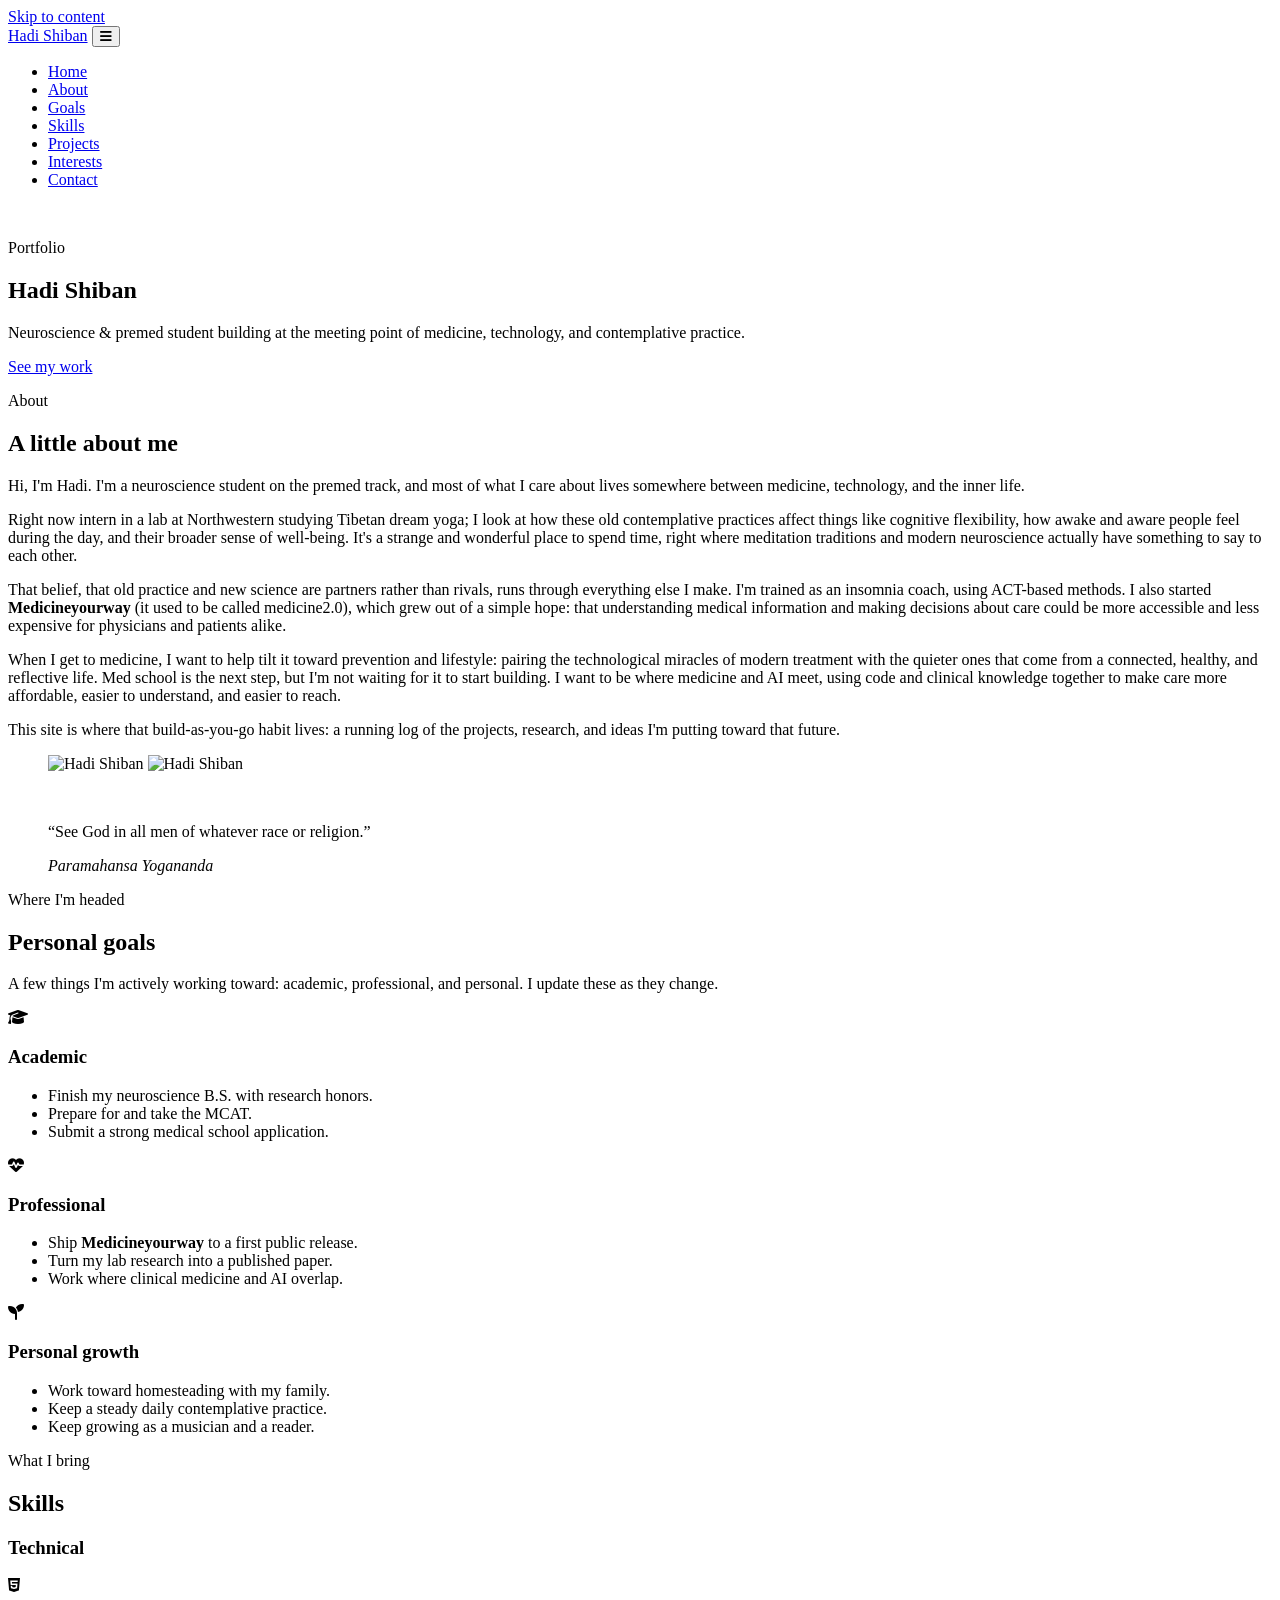
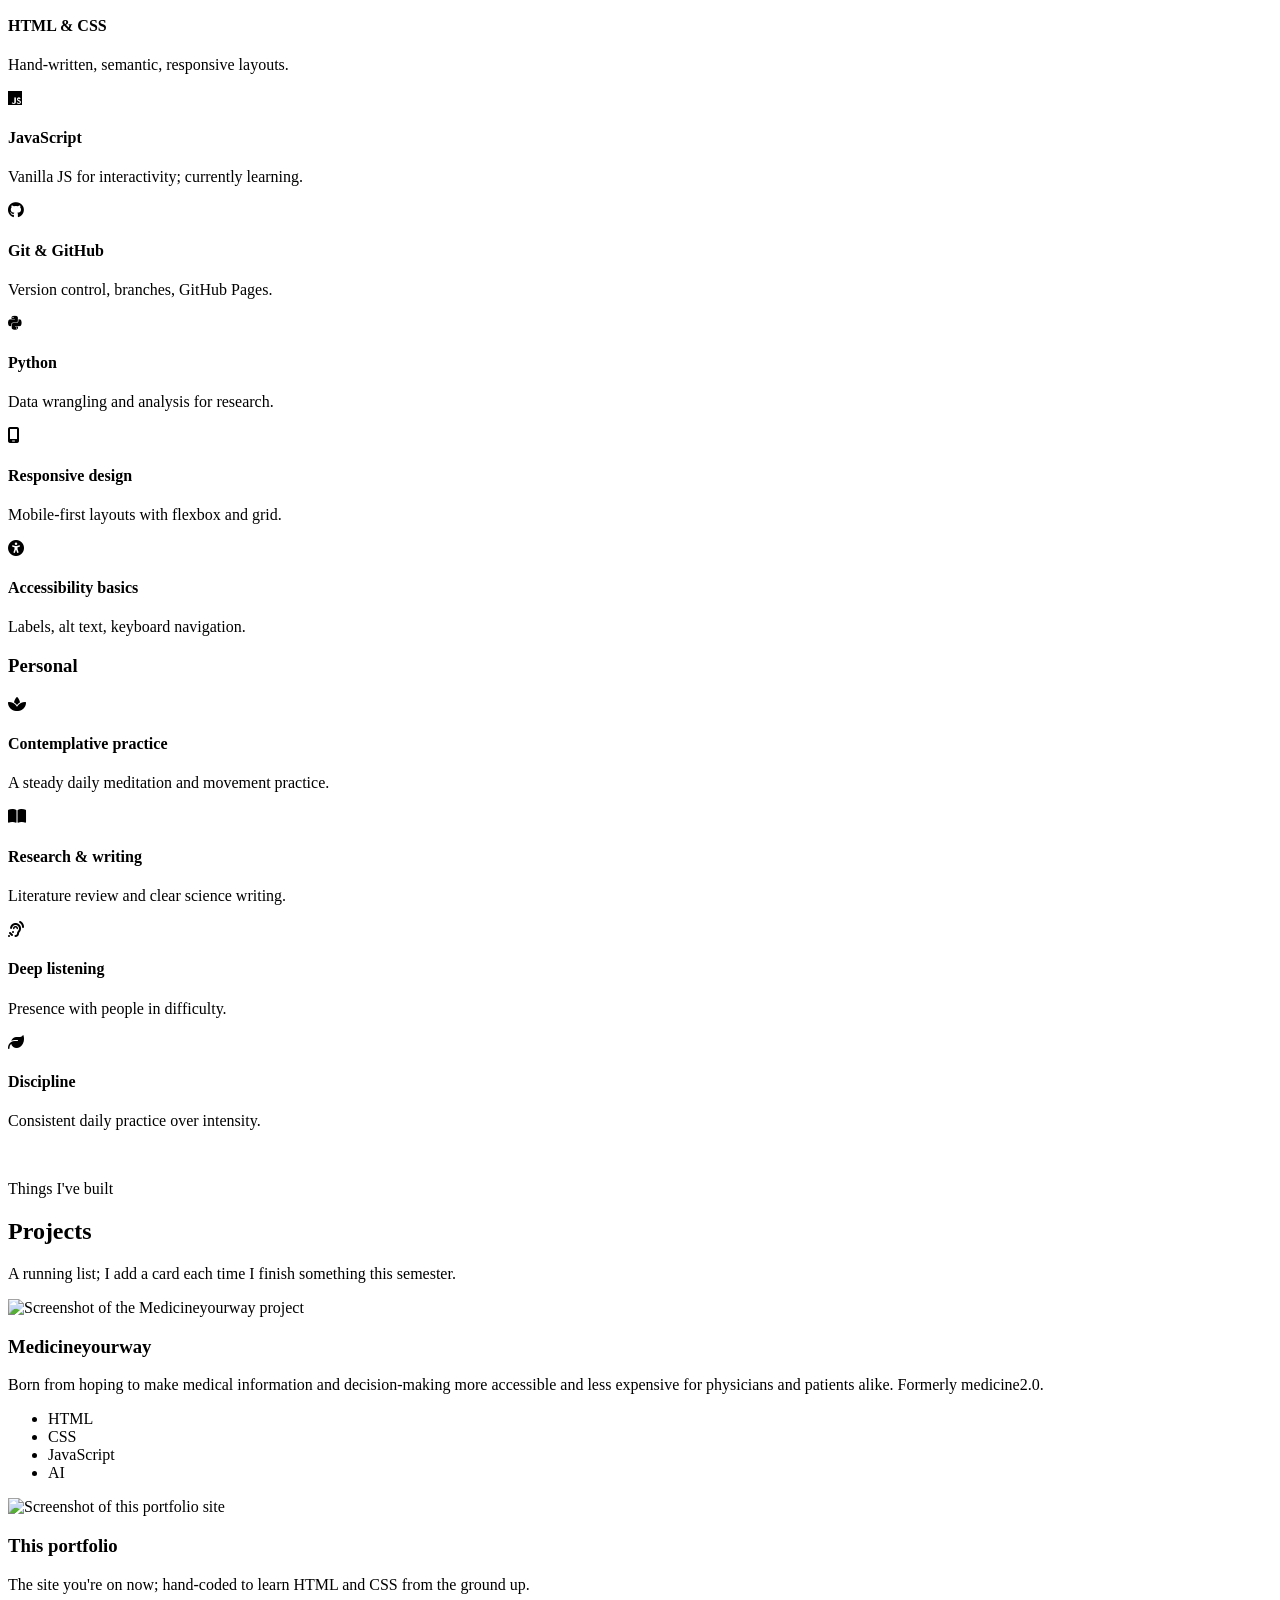
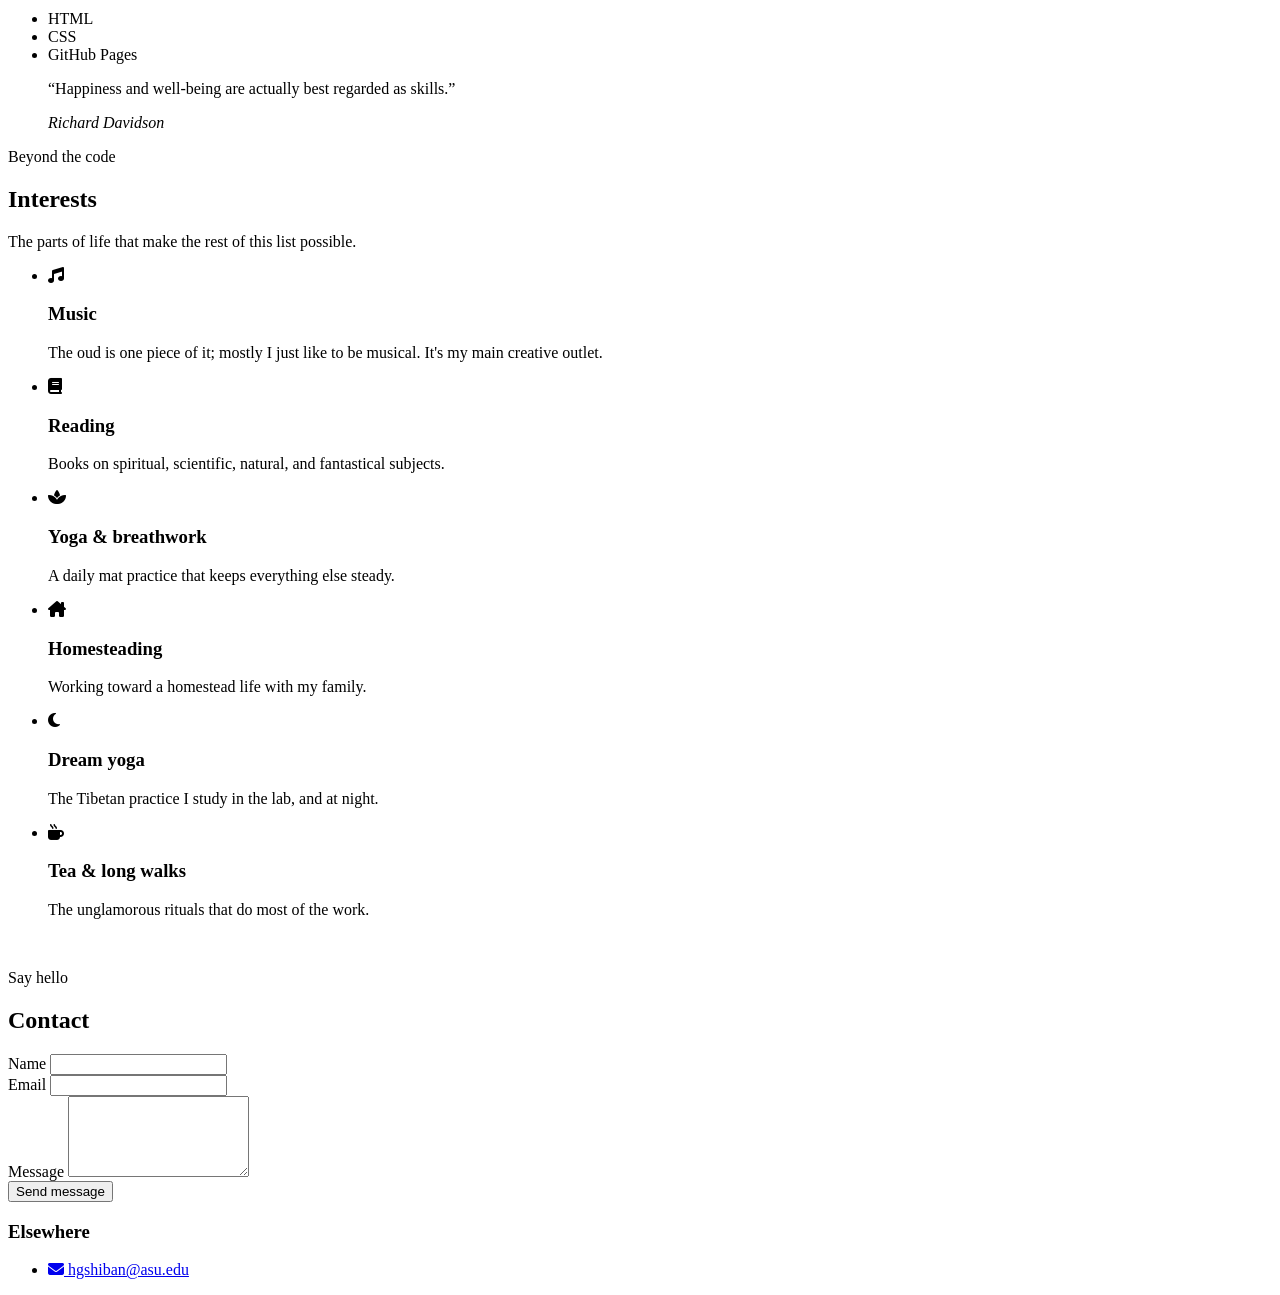
==== index.html @ 5846ddfe "Rename Index.html to index.html" ====
<!--
  ============================================================================
  index.html: Personal portfolio for Hadi Shiban
  ----------------------------------------------------------------------------
  Plain HTML + CSS only. The only JavaScript is a short, commented block at the
  bottom of this file that (1) opens/closes the mobile menu and (2) fades
  sections in as you scroll. No frameworks, no build step.

  HOW THE PIECES FIT TOGETHER
  - This file is the STRUCTURE (the content and its order).
  - style.css is the LOOK (colors, spacing, fonts, layout).
  - Google Fonts + Font Awesome are loaded from a CDN in <head> below.

  TO DEPLOY ON GITHUB PAGES
  1. Put index.html and style.css in the root of your repo.
  2. Push to GitHub.
  3. Repo → Settings → Pages → Source: "Deploy from a branch" → main → /root.
  4. Wait ~1 minute, then open the URL GitHub shows you.
  ============================================================================
-->
<!DOCTYPE html>
<html lang="en">
<head>
  <!-- charset first so the browser reads special characters correctly -->
  <meta charset="UTF-8" />

  <!-- Makes the site scale properly on phones instead of showing a tiny desktop page -->
  <meta name="viewport" content="width=device-width, initial-scale=1.0" />

  <!-- Shown in search results and when the link is shared -->
  <meta name="description" content="Portfolio of Hadi Shiban: neuroscience and premed student building at the meeting point of medicine, technology, and contemplative practice." />

  <title>Hadi Shiban | Portfolio</title>

  <!--
    GOOGLE FONTS
    "preconnect" is a hint that tells the browser to start the connection to the
    font servers early, so text renders a little faster.
    Fraunces  = calm humanist serif, used for headings.
    Nunito Sans = clean, friendly sans, used for body text.
  -->
  <link rel="preconnect" href="https://fonts.googleapis.com" />
  <link rel="preconnect" href="https://fonts.gstatic.com" crossorigin />
  <link
    href="https://fonts.googleapis.com/css2?family=Fraunces:ital,opsz,wght@0,9..144,400;0,9..144,500;0,9..144,600;1,9..144,400&family=Nunito+Sans:wght@400;600;700&display=swap"
    rel="stylesheet"
  />

  <!--
    FONT AWESOME (icons for the Skills and Contact sections).
    This one <link> gives you access to every free icon via <i class="fa-..."></i>.
  -->
  <link
    rel="stylesheet"
    href="https://cdnjs.cloudflare.com/ajax/libs/font-awesome/6.5.1/css/all.min.css"
  />

  <!-- Our own styles. Loaded last so it can override anything above. -->
  <link rel="stylesheet" href="style.css" />
</head>

<body>
  <!--
    SKIP LINK: hidden until focused with the keyboard. Lets keyboard and
    screen-reader users jump straight to the content, past the nav.
  -->
  <a class="skip-link" href="#home">Skip to content</a>

  <!--
    ========================================================================
    NAVIGATION BAR
    - <header> stays pinned to the top of the screen (see .site-header in CSS).
    - Links point to #ids further down the page; smooth scrolling is done in
      CSS with `scroll-behavior: smooth`, no JavaScript needed for that.
    - The button is only visible on small screens; it toggles the menu open.
    ========================================================================
  -->
  <header class="site-header">
    <nav class="nav container" aria-label="Primary">
      <a class="nav__brand" href="#home">Hadi&nbsp;Shiban</a>

      <!-- aria-expanded / aria-controls tell assistive tech what this button does -->
      <button
        class="nav__toggle"
        aria-expanded="false"
        aria-controls="nav-menu"
        aria-label="Open menu"
      >
        <i class="fa-solid fa-bars" aria-hidden="true"></i>
      </button>

      <ul class="nav__list" id="nav-menu">
        <li><a class="nav__link" href="#home">Home</a></li>
        <li><a class="nav__link" href="#about">About</a></li>
        <li><a class="nav__link" href="#goals">Goals</a></li>
        <li><a class="nav__link" href="#skills">Skills</a></li>
        <li><a class="nav__link" href="#projects">Projects</a></li>
        <li><a class="nav__link" href="#interests">Interests</a></li>
        <li><a class="nav__link" href="#contact">Contact</a></li>
      </ul>
    </nav>
  </header>

  <main>
    <!--
      ======================================================================
      1. HERO
      A full-width image with a dark overlay so white text stays readable.
      Swap the <img> src for your own photo (put it in an images/ folder).
      ======================================================================
    -->
    <section id="home" class="hero">
      <!-- Decorative background photo. alt="" because it adds mood, not information. -->
      <img
        class="hero__bg"
        src="public/images/Hero_Image.jpeg"
        alt=""
      />
      <div class="hero__overlay"></div>

      <div class="hero__content container">
        <p class="hero__eyebrow">Portfolio</p>
        <h1 class="hero__title">Hadi Shiban</h1>
        <p class="hero__tagline">
          Neuroscience &amp; premed student building at the meeting point of
          medicine, technology, and contemplative practice.
        </p>
        <a class="btn" href="#projects">See my work</a>
      </div>
    </section>

    <!--
      ======================================================================
      2. ABOUT / BIO
      Two columns on wide screens (text + portrait), one column on phones.
      ======================================================================
    -->
    <section id="about" class="section">
      <div class="container about reveal">
        <div class="about__text">
          <p class="section__eyebrow">About</p>
          <h2 class="section__title">A little about me</h2>

          <p>
            Hi, I'm Hadi. I'm a neuroscience student on the premed track, and
            most of what I care about lives somewhere between medicine,
            technology, and the inner life.
          </p>
          <p>
            Right now  intern in a lab at Northwestern studying Tibetan dream
            yoga; I look at how these old contemplative practices affect things
            like cognitive flexibility, how awake and aware people feel during
            the day, and their broader sense of well-being. It's a strange and
            wonderful place to spend time, right where meditation traditions and
            modern neuroscience actually have something to say to each other.
          </p>
          <p>
            That belief, that old practice and new science are partners rather
            than rivals, runs through everything else I make. I'm trained as an
            insomnia coach, using ACT-based methods. I also started
            <strong>Medicineyourway</strong> (it used to be called medicine2.0),
            which grew out of a simple hope:
            that understanding medical information and making decisions about
            care could be more accessible and less expensive for physicians and
            patients alike.
          </p>
          <p>
            When I get to medicine, I want to help tilt it toward prevention and
            lifestyle: pairing the technological miracles of modern treatment with the
            quieter ones that come from a connected, healthy, and reflective life. Med school is
            the next step, but I'm not waiting for it to start building. I want
            to be where medicine and AI meet, using code and clinical knowledge
            together to make care more affordable, easier to understand, and
            easier to reach.
          </p>
          <p>
            This site is where that build-as-you-go habit lives: a running log
            of the projects, research, and ideas I'm putting toward that future.
          </p>
        </div>

        <!--
          PORTRAIT SLIDESHOW
          Two photos in one box that cross-fade on a loop. The animation is
          100% CSS (see .slideshow in style.css); no JavaScript. To add a
          third photo, add another <img> here and extend the @keyframes.
        -->
        <figure class="about__portrait">
          <div class="slideshow">
            <img
              class="slideshow__img"
              src="public/images/Portrait_1.jpeg"
              alt="Hadi Shiban"
            />
            <img
              class="slideshow__img"
              src="public/images/Portrait_2.jpeg"
              alt="Hadi Shiban"
            />
          </div>
        </figure>
      </div>
    </section>

    <!--
      ======================================================================
      FULL-WIDTH IMAGE BAND (section break; pure mood, no text)
      Duplicate this <figure> anywhere you want a visual breather.
      ======================================================================
    -->
    <figure class="image-band">
      <img src="public/images/Horizontal_placeholder_2.jpeg" alt="" />
    </figure>

    <!--
      ======================================================================
      QUOTE BREAK #1
      Replace the text between the quotation marks and the attribution.
      ======================================================================
    -->
    <aside class="quote" aria-label="Quote">
      <blockquote class="container">
        <p>&ldquo;See God in all men of whatever race or religion.&rdquo;</p>
        <cite>Paramahansa Yogananda</cite>
      </blockquote>
    </aside>

    <!--
      ======================================================================
      3. PERSONAL GOALS
      Distinct from "About": About is who I am, Goals is where I'm headed.
      Three short cards instead of a paragraph so it stays scannable.
      ======================================================================
    -->
    <section id="goals" class="section section--tint">
      <div class="container reveal">
        <p class="section__eyebrow">Where I'm headed</p>
        <h2 class="section__title">Personal goals</h2>
        <p class="section__intro">
          A few things I'm actively working toward: academic, professional, and
          personal. I update these as they change.
        </p>

        <div class="goals__grid">
          <!-- Card: duplicate a whole <article> to add another goal track -->
          <article class="card goal">
            <i class="fa-solid fa-graduation-cap goal__icon" aria-hidden="true"></i>
            <h3 class="goal__title">Academic</h3>
            <ul class="goal__list">
              <li>Finish my neuroscience B.S. with research honors.</li>
              <li>Prepare for and take the MCAT.</li>
              <li>Submit a strong medical school application.</li>
            </ul>
          </article>

          <article class="card goal">
            <i class="fa-solid fa-heart-pulse goal__icon" aria-hidden="true"></i>
            <h3 class="goal__title">Professional</h3>
            <ul class="goal__list">
              <li>Ship <strong>Medicineyourway</strong> to a first public release.</li>
              <li>Turn my lab research into a published paper.</li>
              <li>Work where clinical medicine and AI overlap.</li>
            </ul>
          </article>

          <article class="card goal">
            <i class="fa-solid fa-seedling goal__icon" aria-hidden="true"></i>
            <h3 class="goal__title">Personal growth</h3>
            <ul class="goal__list">
              <li>Work toward homesteading with my family.</li>
              <li>Keep a steady daily contemplative practice.</li>
              <li>Keep growing as a musician and a reader.</li>
            </ul>
          </article>
        </div>
      </div>
    </section>

    <!--
      ======================================================================
      4. SKILLS
      Two groups (technical + personal). Each item is an icon + label + one
      short line. Icons come from Font Awesome (loaded in <head>).
      ======================================================================
    -->
    <section id="skills" class="section">
      <div class="container reveal">
        <p class="section__eyebrow">What I bring</p>
        <h2 class="section__title">Skills</h2>

        <h3 class="skills__group-title">Technical</h3>
        <div class="skills__grid">
          <!-- One skill. Copy a whole .skill block to add another. -->
          <div class="skill">
            <i class="fa-brands fa-html5" aria-hidden="true"></i>
            <div>
              <h4>HTML &amp; CSS</h4>
              <p>Hand-written, semantic, responsive layouts.</p>
            </div>
          </div>
          <div class="skill">
            <i class="fa-brands fa-js" aria-hidden="true"></i>
            <div>
              <h4>JavaScript</h4>
              <p>Vanilla JS for interactivity; currently learning.</p>
            </div>
          </div>
          <div class="skill">
            <i class="fa-brands fa-github" aria-hidden="true"></i>
            <div>
              <h4>Git &amp; GitHub</h4>
              <p>Version control, branches, GitHub Pages.</p>
            </div>
          </div>
          <div class="skill">
            <i class="fa-brands fa-python" aria-hidden="true"></i>
            <div>
              <h4>Python</h4>
              <p>Data wrangling and analysis for research.</p>
            </div>
          </div>
          <div class="skill">
            <i class="fa-solid fa-mobile-screen" aria-hidden="true"></i>
            <div>
              <h4>Responsive design</h4>
              <p>Mobile-first layouts with flexbox and grid.</p>
            </div>
          </div>
          <div class="skill">
            <i class="fa-solid fa-universal-access" aria-hidden="true"></i>
            <div>
              <h4>Accessibility basics</h4>
              <p>Labels, alt text, keyboard navigation.</p>
            </div>
          </div>
        </div>

        <h3 class="skills__group-title">Personal</h3>
        <div class="skills__grid">
          <div class="skill">
            <i class="fa-solid fa-spa" aria-hidden="true"></i>
            <div>
              <h4>Contemplative practice</h4>
              <p>A steady daily meditation and movement practice.</p>
            </div>
          </div>
          <div class="skill">
            <i class="fa-solid fa-book-open" aria-hidden="true"></i>
            <div>
              <h4>Research &amp; writing</h4>
              <p>Literature review and clear science writing.</p>
            </div>
          </div>
          <div class="skill">
            <i class="fa-solid fa-ear-listen" aria-hidden="true"></i>
            <div>
              <h4>Deep listening</h4>
              <p>Presence with people in difficulty.</p>
            </div>
          </div>
          <div class="skill">
            <i class="fa-solid fa-leaf" aria-hidden="true"></i>
            <div>
              <h4>Discipline</h4>
              <p>Consistent daily practice over intensity.</p>
            </div>
          </div>
        </div>
      </div>
    </section>

    <!-- Another mood band before the project grid -->
    <figure class="image-band">
      <img src="public/images/Horizontal_Placeholder.jpeg" alt="" />
    </figure>

    <!--
      ======================================================================
      5. PROJECTS
      The grid auto-flows: add another .project-card and it drops into place.
      Everything between "COPY FROM HERE" and "TO HERE" is one reusable card.
      ======================================================================
    -->
    <section id="projects" class="section section--tint">
      <div class="container reveal">
        <p class="section__eyebrow">Things I've built</p>
        <h2 class="section__title">Projects</h2>
        <p class="section__intro">
          A running list; I add a card each time I finish something this
          semester.
        </p>

        <div class="projects__grid">
          <!-- ===== COPY FROM HERE ===== -->
          <article class="card project-card">
            <img
              class="project-card__img"
              src="public/images/Medicineyourway.SS.png"
              alt="Screenshot of the Medicineyourway project"
            />
            <div class="project-card__body">
              <h3 class="project-card__title">Medicineyourway</h3>
              <p class="project-card__desc">
                Born from hoping to make medical information and decision-making
                more accessible and less expensive for physicians and patients
                alike. Formerly medicine2.0.
              </p>
              <ul class="project-card__tags">
                <li class="tag">HTML</li>
                <li class="tag">CSS</li>
                <li class="tag">JavaScript</li>
                <li class="tag">AI</li>
              </ul>
            </div>
          </article>
          <!-- ===== TO HERE ===== -->

          <article class="card project-card">
            <img
              class="project-card__img"
              src="public/images/SS_Portfolio.png"
              alt="Screenshot of this portfolio site"
            />
            <div class="project-card__body">
              <h3 class="project-card__title">This portfolio</h3>
              <p class="project-card__desc">
                The site you're on now; hand-coded to learn HTML and CSS from
                the ground up.
              </p>
              <ul class="project-card__tags">
                <li class="tag">HTML</li>
                <li class="tag">CSS</li>
                <li class="tag">GitHub Pages</li>
              </ul>
            </div>
          </article>
        </div>
      </div>
    </section>

    <!--
      ======================================================================
      QUOTE BREAK #2
      ======================================================================
    -->
    <aside class="quote" aria-label="Quote">
      <blockquote class="container">
        <p>&ldquo;Happiness and well-being are actually best regarded as skills.&rdquo;</p>
        <cite>Richard Davidson</cite>
      </blockquote>
    </aside>

    <!--
      ======================================================================
      6. INTERESTS / BEYOND THE CODE
      Lighter styling on purpose: a plain icon list, no heavy cards.
      ======================================================================
    -->
    <section id="interests" class="section">
      <div class="container reveal">
        <p class="section__eyebrow">Beyond the code</p>
        <h2 class="section__title">Interests</h2>
        <p class="section__intro">
          The parts of life that make the rest of this list possible.
        </p>

        <ul class="interests__list">
          <li class="interest">
            <i class="fa-solid fa-music" aria-hidden="true"></i>
            <div>
              <h3>Music</h3>
              <p>The oud is one piece of it; mostly I just like to be musical. It's my main creative outlet.</p>
            </div>
          </li>
          <li class="interest">
            <i class="fa-solid fa-book" aria-hidden="true"></i>
            <div>
              <h3>Reading</h3>
              <p>Books on spiritual, scientific, natural, and fantastical subjects.</p>
            </div>
          </li>
          <li class="interest">
            <i class="fa-solid fa-spa" aria-hidden="true"></i>
            <div>
              <h3>Yoga &amp; breathwork</h3>
              <p>A daily mat practice that keeps everything else steady.</p>
            </div>
          </li>
          <li class="interest">
            <i class="fa-solid fa-house-chimney" aria-hidden="true"></i>
            <div>
              <h3>Homesteading</h3>
              <p>Working toward a homestead life with my family.</p>
            </div>
          </li>
          <li class="interest">
            <i class="fa-solid fa-moon" aria-hidden="true"></i>
            <div>
              <h3>Dream yoga</h3>
              <p>The Tibetan practice I study in the lab, and at night.</p>
            </div>
          </li>
          <li class="interest">
            <i class="fa-solid fa-mug-hot" aria-hidden="true"></i>
            <div>
              <h3>Tea &amp; long walks</h3>
              <p>The unglamorous rituals that do most of the work.</p>
            </div>
          </li>
        </ul>
      </div>
    </section>

    <!-- Final mood band before contact. Reusing image 2 for now; drop a new
         photo in here whenever you have one. -->
    <figure class="image-band">
      <img src="public/images/Horizontal_placeholder_2.jpeg" alt="" />
    </figure>

    <!--
      ======================================================================
      7. CONTACT
      The form has NO backend. Submitting it does nothing yet.
      To make it actually send email, sign up at https://formspree.io (free
      tier), then change the <form> line to:
        <form action="https://formspree.io/f/YOUR_ID" method="POST">
      ======================================================================
    -->
    <section id="contact" class="section section--tint">
      <div class="container reveal">
        <p class="section__eyebrow">Say hello</p>
        <h2 class="section__title">Contact</h2>

        <div class="contact__grid">
          <form class="contact__form" action="https://formspree.io/f/mgaeavlg" method="POST">
            <!-- Each field: <label> tied to its input by matching for/id -->
            <div class="field">
              <label for="name">Name</label>
              <input type="text" id="name" name="name" required />
            </div>
            <div class="field">
              <label for="email">Email</label>
              <input type="email" id="email" name="email" required />
            </div>
            <div class="field">
              <label for="message">Message</label>
              <textarea id="message" name="message" rows="5" required></textarea>
            </div>
            <button type="submit" class="btn">Send message</button>
          </form>

          <div class="contact__aside">
            <h3>Elsewhere</h3>
            <ul class="socials">
              <li>
                <a href="mailto:hgshiban@asu.edu">
                  <i class="fa-solid fa-envelope" aria-hidden="true"></i>
                  hgshiban@asu.edu
                </a>
              </li>
            </ul>
          </div>
        </div>
      </div>
    </section>
  </main>

  <!--
    ========================================================================
    JAVASCRIPT
    Kept tiny and commented. Two jobs only:
      1. Open/close the mobile menu.
      2. Fade sections in as they scroll into view.
    Smooth scrolling itself is handled by CSS (scroll-behavior: smooth).
    ========================================================================
  -->
  <script>
    // Add a "js" class to <html> so CSS knows JavaScript is running.
    // The fade-in effect starts elements hidden, so we only want that to
    // happen when JS is available to reveal them again.
    document.documentElement.classList.add("js");

    // ---- 1. Mobile navigation toggle ----
    var toggle = document.querySelector(".nav__toggle");
    var menu = document.querySelector("#nav-menu");

    toggle.addEventListener("click", function () {
      // classList.toggle returns true if the class is now present
      var isOpen = menu.classList.toggle("is-open");
      toggle.setAttribute("aria-expanded", isOpen);
      toggle.setAttribute("aria-label", isOpen ? "Close menu" : "Open menu");
    });

    // Close the menu after a link is tapped (only matters on small screens)
    menu.addEventListener("click", function (event) {
      if (event.target.classList.contains("nav__link")) {
        menu.classList.remove("is-open");
        toggle.setAttribute("aria-expanded", "false");
        toggle.setAttribute("aria-label", "Open menu");
      }
    });

    // ---- 2. Gentle fade-in on scroll ----
    // IntersectionObserver tells us when an element enters the viewport.
    var revealItems = document.querySelectorAll(".reveal");

    if ("IntersectionObserver" in window) {
      var observer = new IntersectionObserver(
        function (entries) {
          entries.forEach(function (entry) {
            if (entry.isIntersecting) {
              entry.target.classList.add("is-visible");
              observer.unobserve(entry.target); // animate once, then stop watching
            }
          });
        },
        { threshold: 0.15 } // fire when ~15% of the element is visible
      );

      revealItems.forEach(function (item) {
        observer.observe(item);
      });
    } else {
      // Very old browser: just show everything, no animation.
      revealItems.forEach(function (item) {
        item.classList.add("is-visible");
      });
    }
  </script>
</body>
</html>
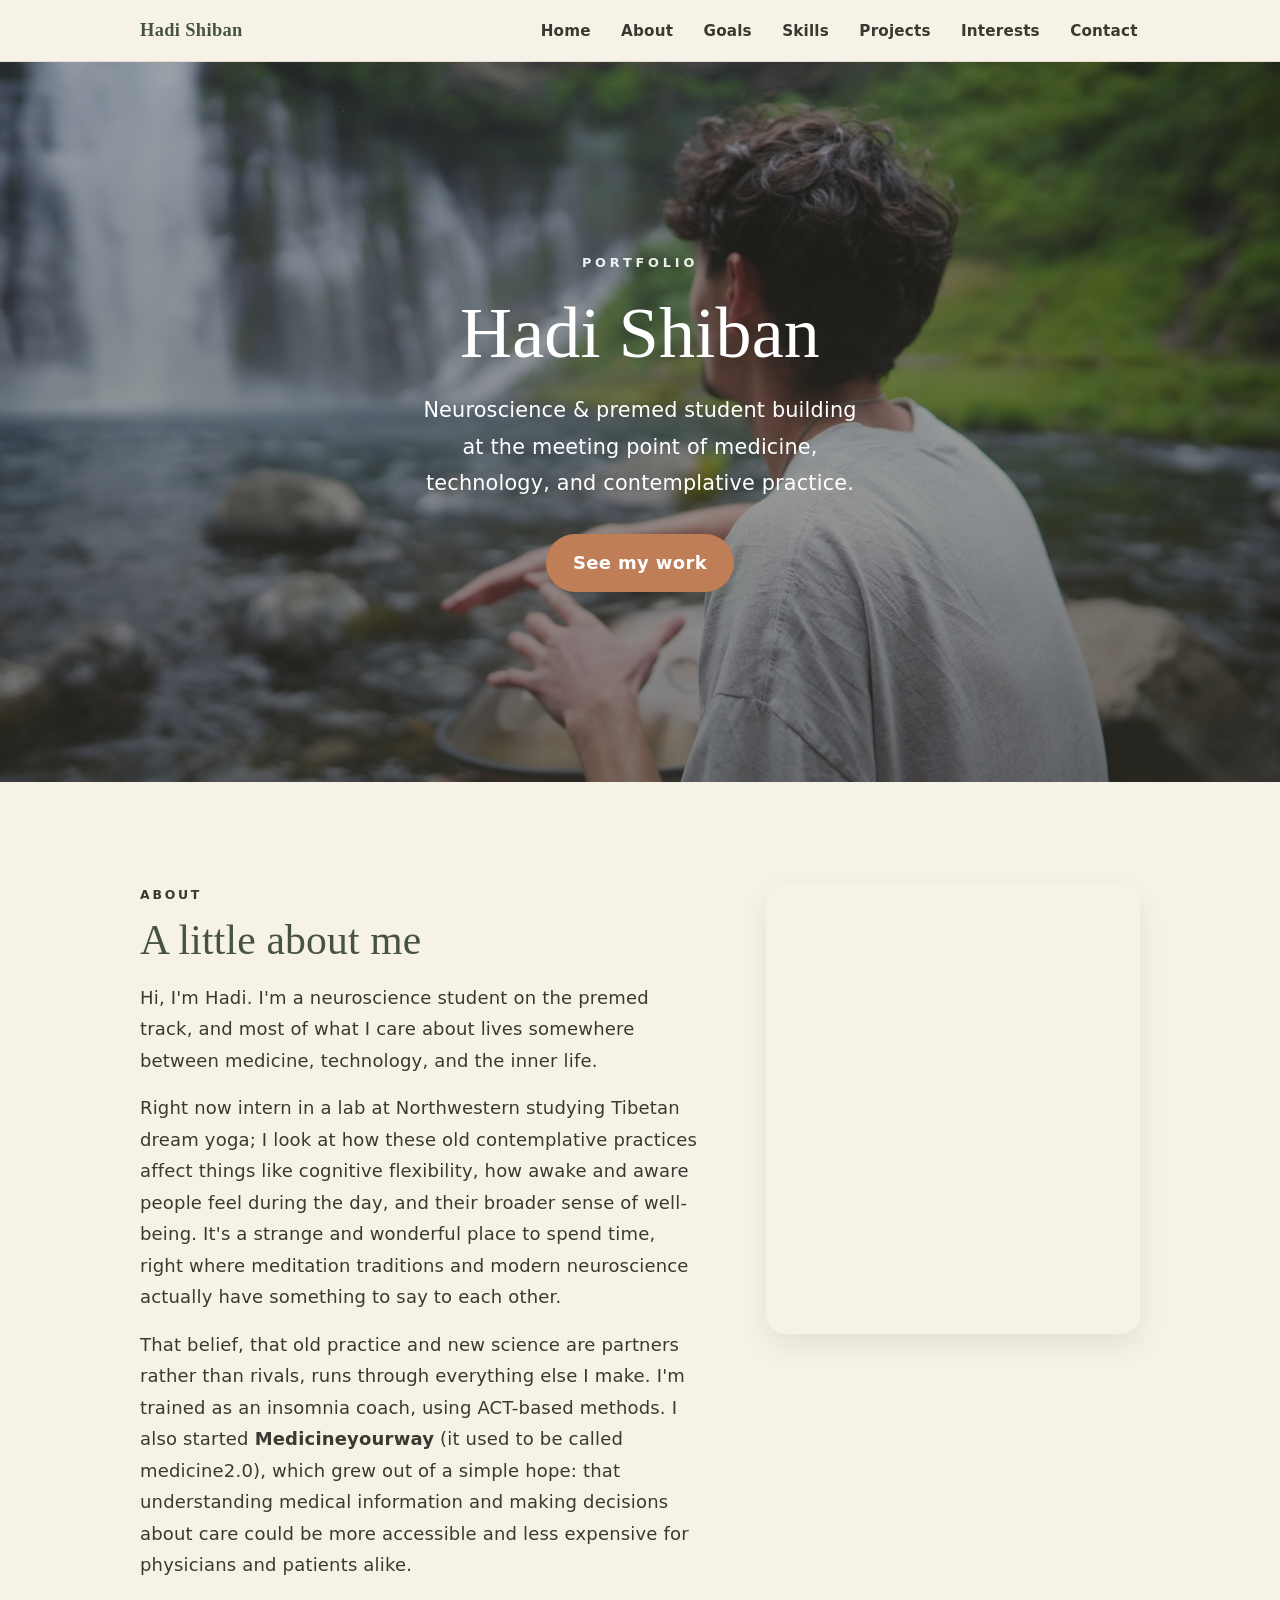
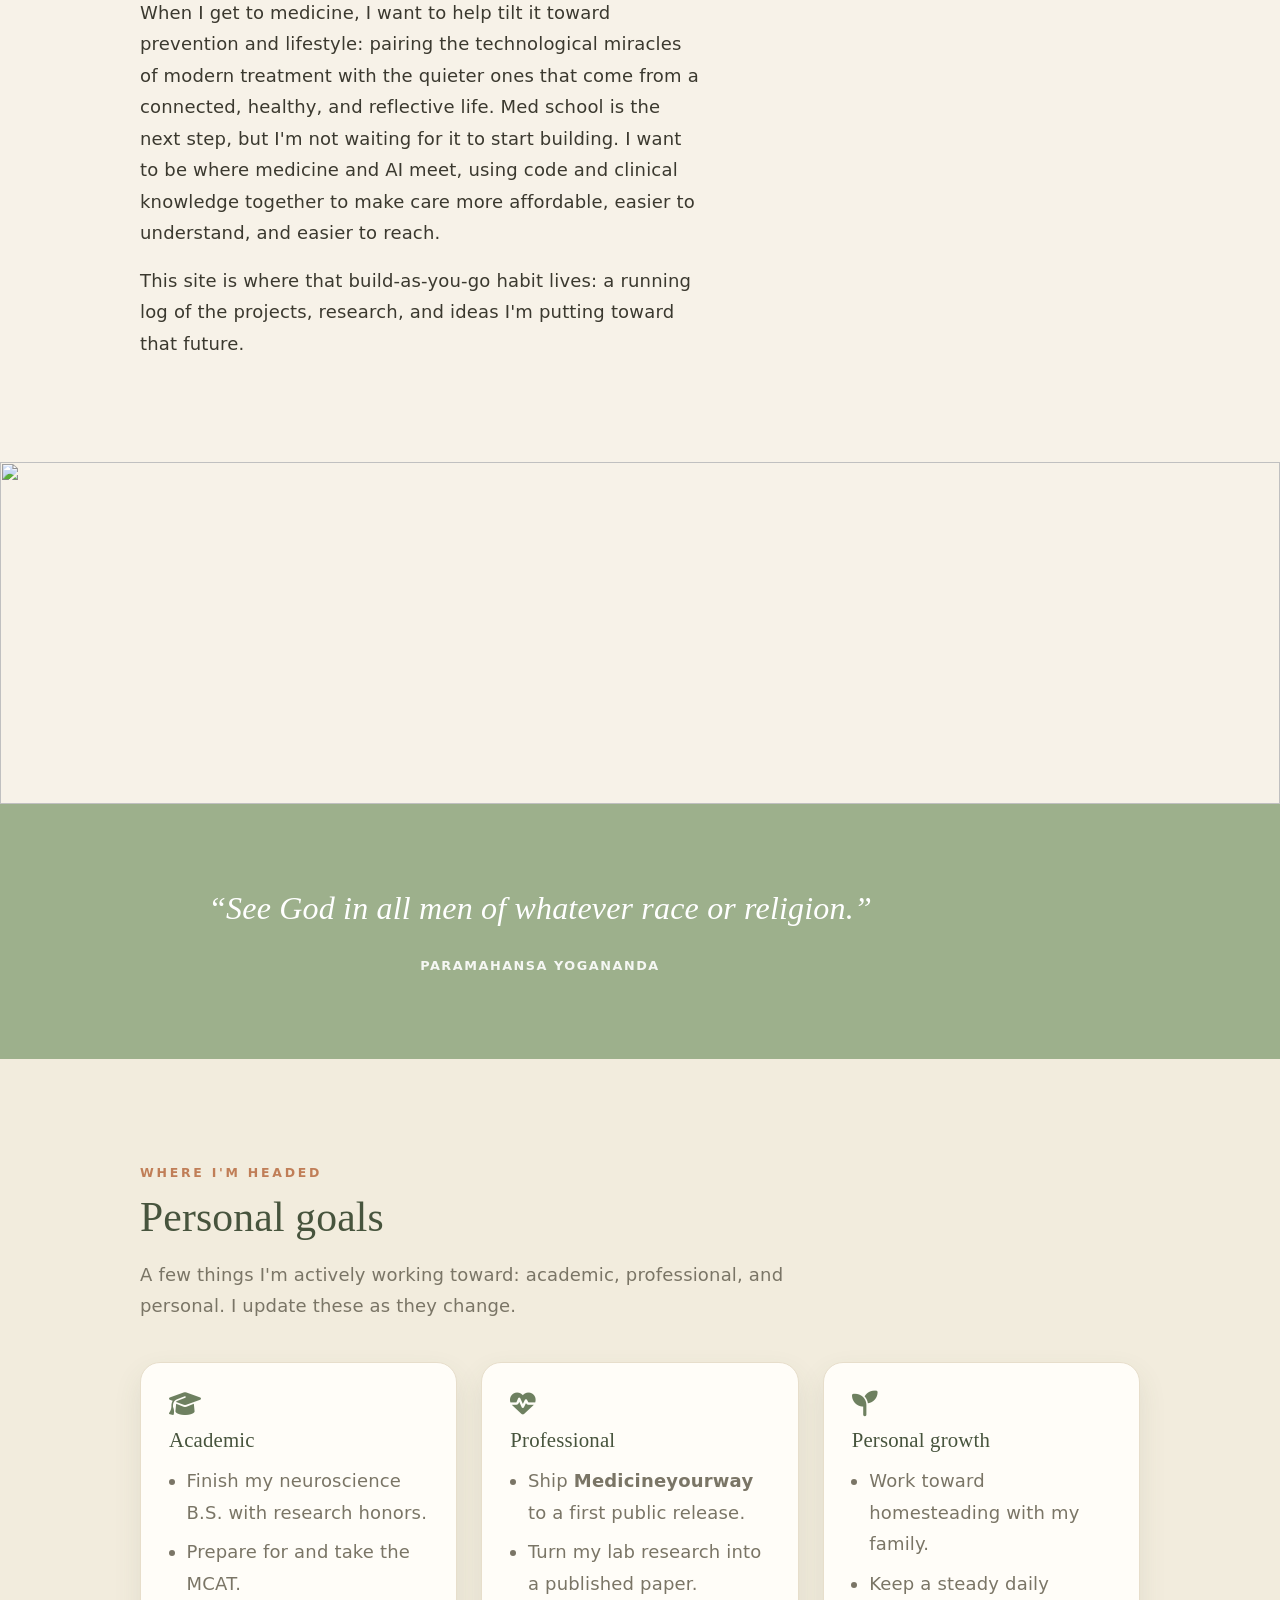
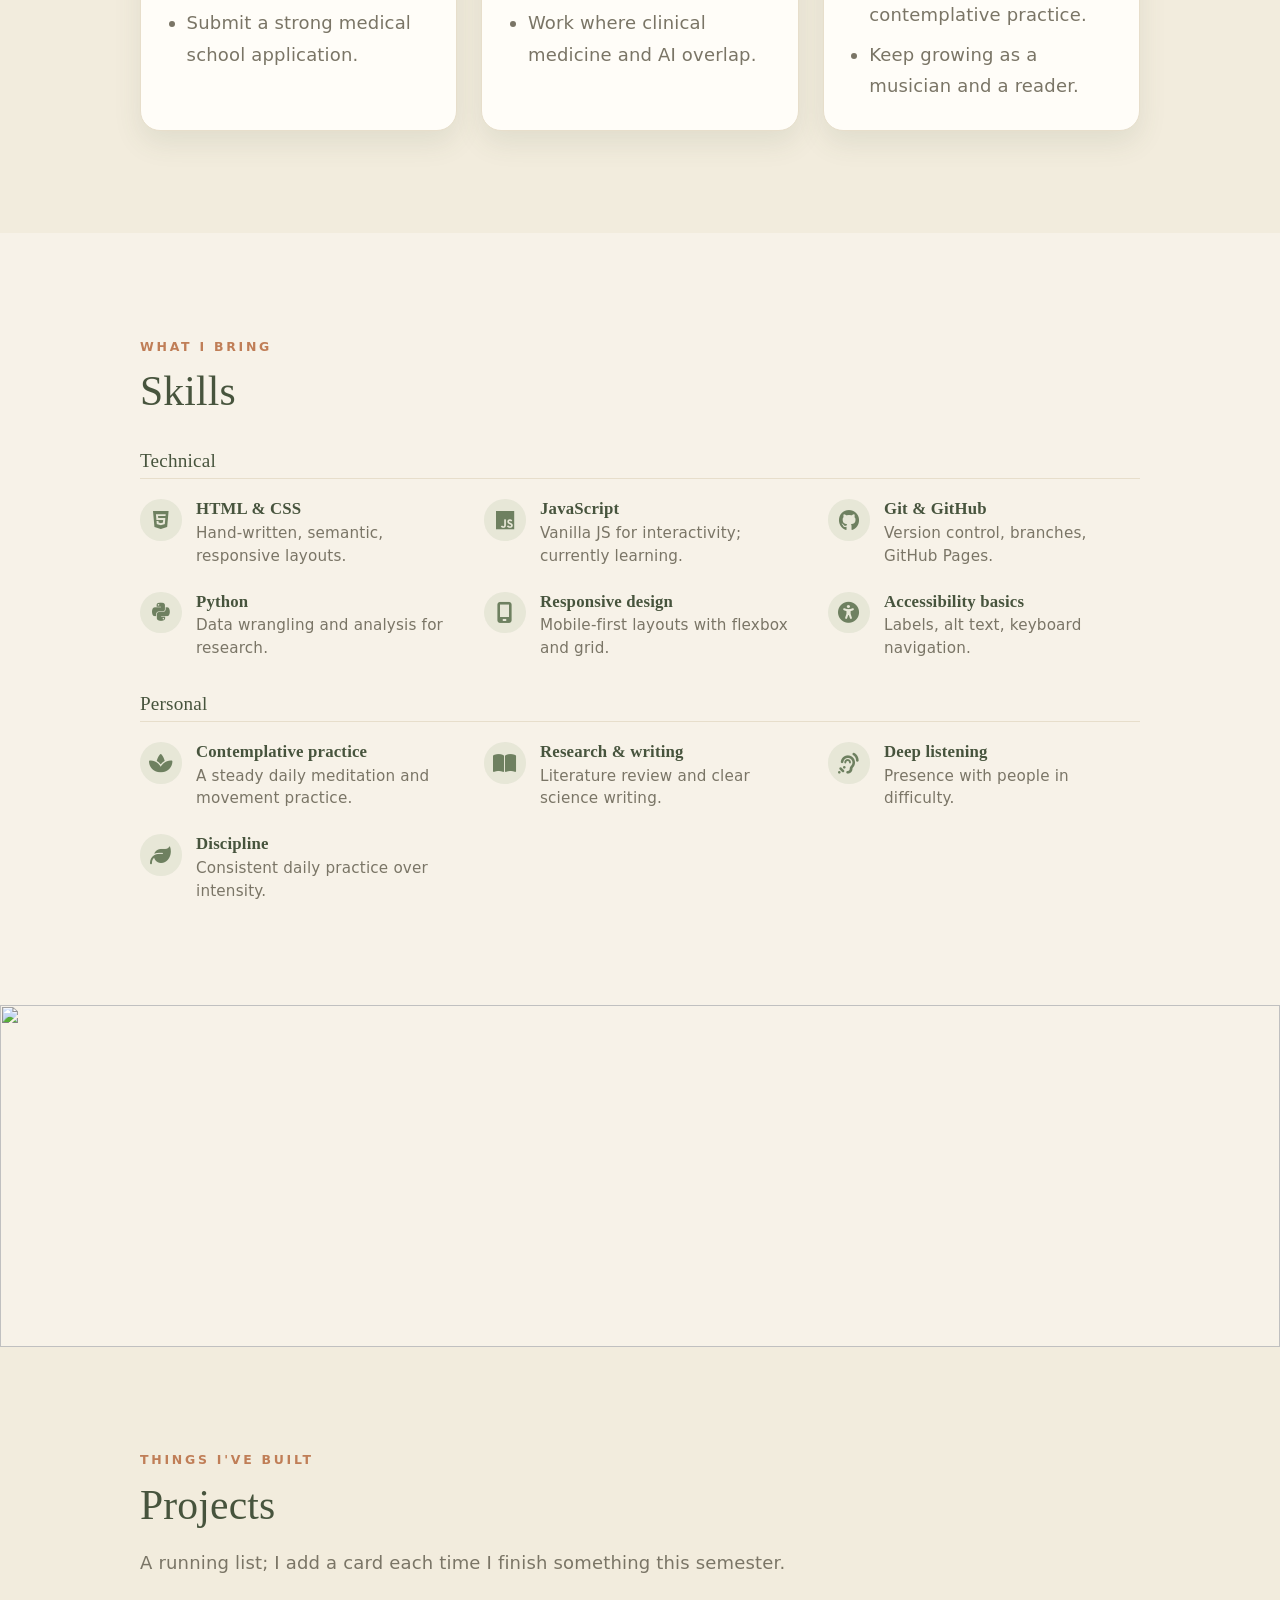
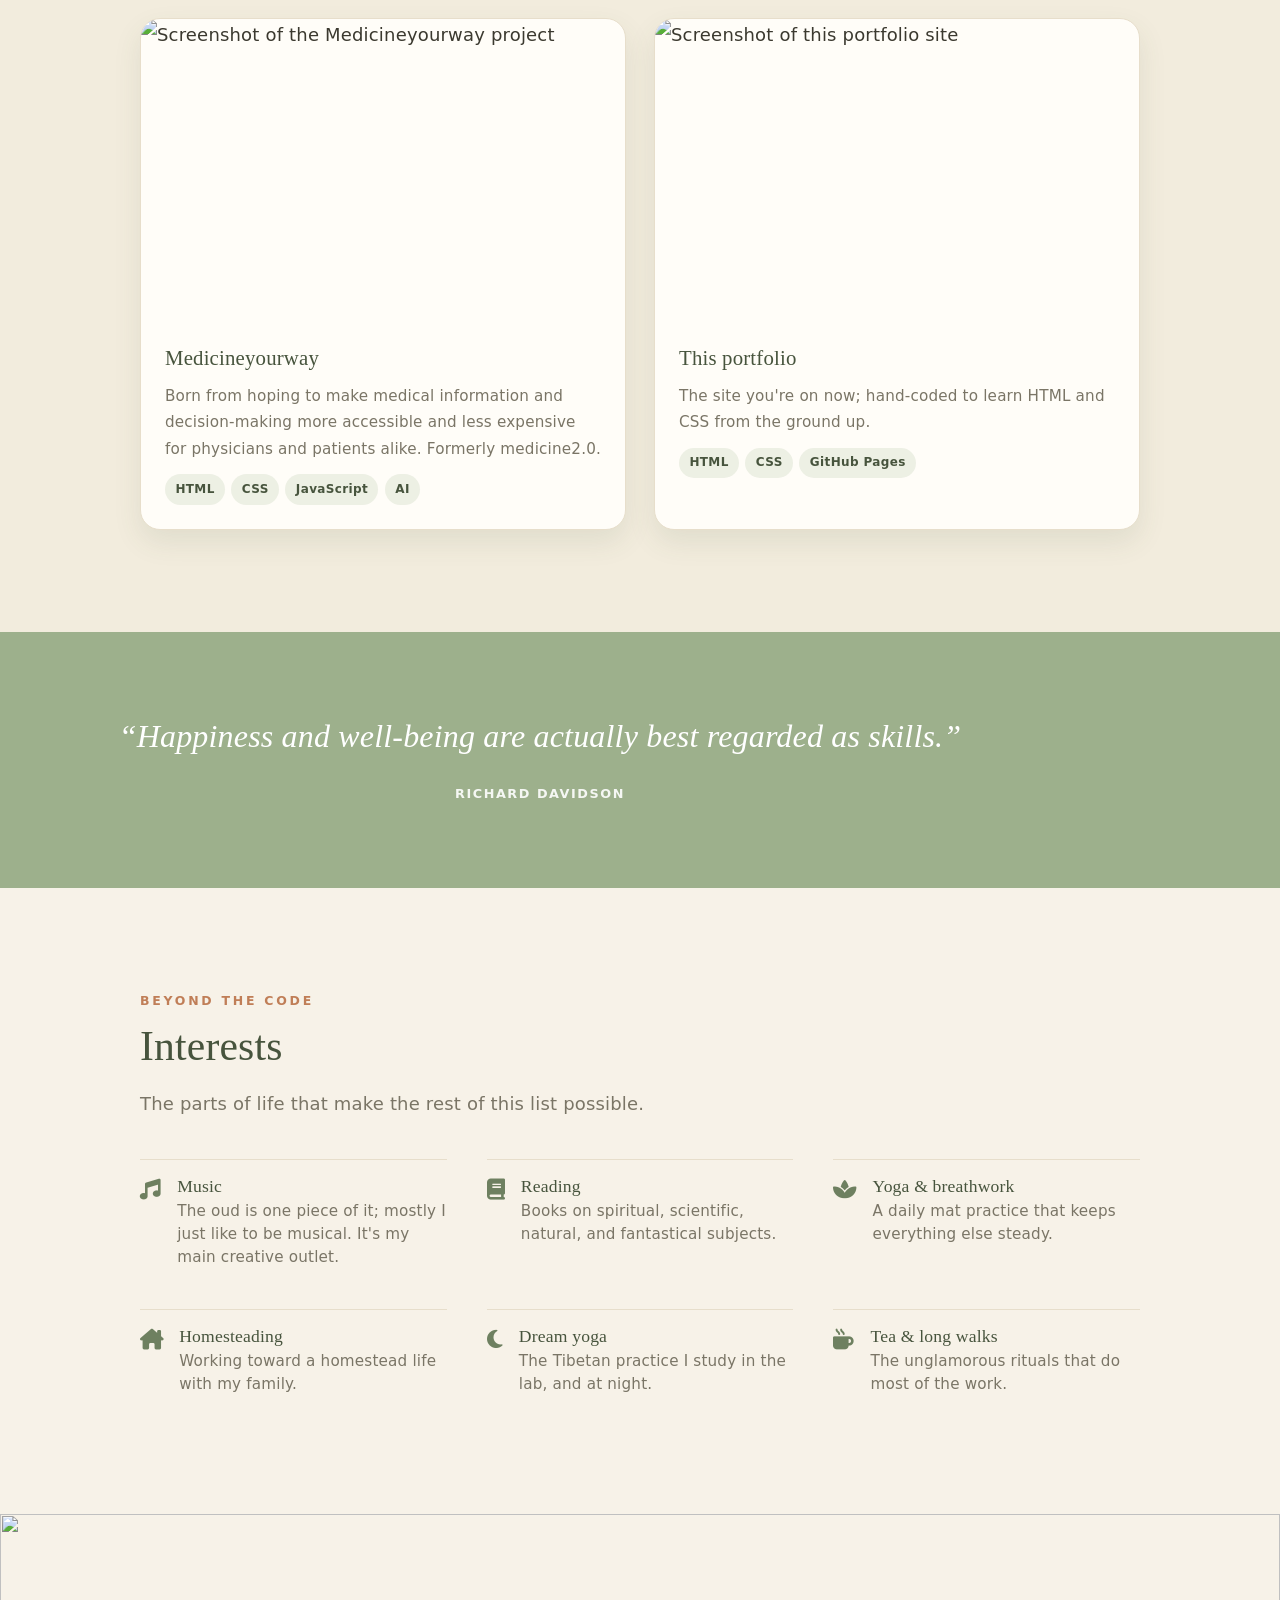
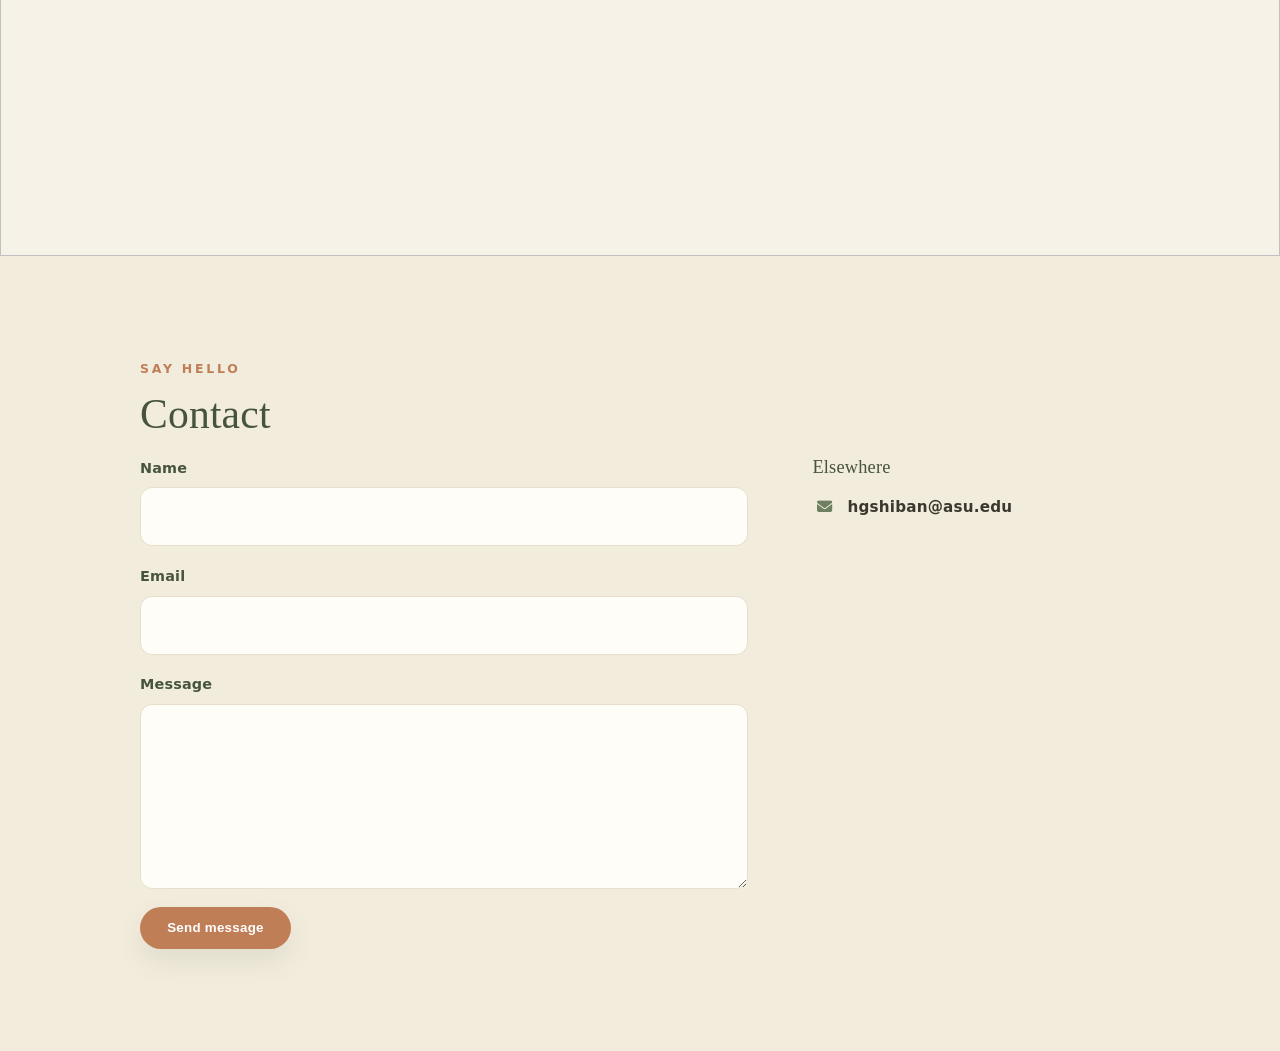
==== commit a25d5fbc: "Update hero image source path in index.html" ====
--- a/index.html
+++ b/index.html
@@ -113,7 +113,7 @@
       <!-- Decorative background photo. alt="" because it adds mood, not information. -->
       <img
         class="hero__bg"
-        src="public/images/Hero_Image.jpeg"
+        src="Hero_Image.jpeg"
         alt=""
       />
       <div class="hero__overlay"></div>
--- a/style.css
+++ b/style.css
@@ -0,0 +1,797 @@
+/* ==========================================================================
+   style.css: "calming nature" theme for Hadi Shiban's portfolio
+   --------------------------------------------------------------------------
+   Reading order:
+     1. Design tokens (colors, spacing, radius) as CSS variables
+     2. Reset + base element styles
+     3. Reusable helpers (.container, .btn, .card, section headings)
+     4. Each section in page order (nav, hero, about, ... , footer)
+     5. Scroll fade-in animation
+     6. Media queries (responsive tweaks) + reduced-motion
+
+   Comments explain WHY a rule exists, not just what it does.
+   ========================================================================== */
+
+
+/* ==========================================================================
+   1. DESIGN TOKENS
+   Defining colors and sizes ONCE here means you change the whole site's mood
+   by editing a single line. Everything below refers to these names.
+   ========================================================================== */
+:root {
+  /* --- Soft earth-tone palette (nothing neon, nothing pure black/white) --- */
+  --color-cream:      #f7f2e8; /* page background; warm and low-glare */
+  --color-surface:    #fffdf8; /* cards; a touch lighter than the page */
+  --color-sage:       #9db08c; /* primary soft green */
+  --color-sage-deep:  #6e8060; /* stronger green for icons / hovers */
+  --color-moss:       #47543d; /* dark green for headings */
+  --color-clay:       #c07e57; /* terracotta accent; buttons, links */
+  --color-clay-deep:  #a5623c; /* clay on hover */
+  --color-ink:        #3b392f; /* body text; soft near-black, easier on eyes */
+  --color-muted:      #7a7566; /* secondary text */
+  --color-border:     #e7decb; /* hairline borders */
+
+  /* --- Shape --- */
+  --radius:     20px;  /* generous rounding = soft, non-corporate feel */
+  --radius-sm:  12px;
+  --shadow-soft: 0 12px 28px rgba(71, 84, 61, 0.10); /* green-tinted, not grey */
+  --shadow-lift: 0 18px 40px rgba(71, 84, 61, 0.16); /* used on hover */
+
+  /* --- Layout --- */
+  --maxw: 1080px; /* content never stretches wider than this = comfortable line length */
+}
+
+
+/* ==========================================================================
+   2. RESET + BASE
+   ========================================================================== */
+
+/* border-box makes width/padding math predictable: padding no longer adds to width */
+*,
+*::before,
+*::after {
+  box-sizing: border-box;
+}
+
+/* Kill default margins so spacing only comes from rules we write on purpose */
+* {
+  margin: 0;
+}
+
+html {
+  /* Native smooth scrolling for the nav's #anchor links; no JavaScript needed */
+  scroll-behavior: smooth;
+}
+
+body {
+  background-color: var(--color-cream);
+  color: var(--color-ink);
+  font-family: "Nunito Sans", system-ui, -apple-system, Arial, sans-serif;
+
+  /* Generous line-height + slight letter-spacing = unhurried, easy to read */
+  line-height: 1.75;
+  letter-spacing: 0.01em;
+
+  /* Fluid font size: 16px on small screens, up to ~18px on large ones.
+     clamp(min, preferred, max) grows with the viewport but never past the max. */
+  font-size: clamp(1rem, 0.95rem + 0.3vw, 1.125rem);
+
+  -webkit-font-smoothing: antialiased; /* slightly softer text on WebKit */
+}
+
+/* Images should never overflow their container and should sit on the text baseline nicely */
+img {
+  max-width: 100%;
+  display: block;
+}
+
+/* Headings use the serif face; lighter weight keeps them calm, not shouty */
+h1,
+h2,
+h3,
+h4 {
+  font-family: "Fraunces", Georgia, "Times New Roman", serif;
+  font-weight: 500;
+  line-height: 1.2;
+  color: var(--color-moss);
+}
+
+/* Space between stacked paragraphs so blocks of text can breathe */
+p + p {
+  margin-top: 1rem;
+}
+
+/* In-content links pick up the clay accent */
+a {
+  color: var(--color-clay-deep);
+}
+
+/* A clear, consistent focus ring for keyboard users on every interactive element */
+a:focus-visible,
+button:focus-visible,
+input:focus-visible,
+textarea:focus-visible {
+  outline: 3px solid var(--color-sage);
+  outline-offset: 2px;
+  border-radius: 4px;
+}
+
+
+/* ==========================================================================
+   3. REUSABLE HELPERS
+   ========================================================================== */
+
+/* Centered content column with breathing room on the sides.
+   margin-inline: auto centers it; padding-inline keeps text off screen edges. */
+.container {
+  width: 100%;
+  max-width: var(--maxw);
+  margin-inline: auto;
+  padding-inline: clamp(1.25rem, 5vw, 2.5rem);
+}
+
+/* Vertical rhythm for every major section. clamp() gives smaller gaps on phones. */
+.section {
+  padding-block: clamp(3.5rem, 8vw, 7rem);
+}
+
+/* Alternating sections get a faint tint so the page reads as distinct bands */
+.section--tint {
+  background-color: #f2ecdd;
+}
+
+/* Sticky nav is ~68px tall; this stops it from covering a section's heading
+   when you jump to that section via an #anchor link. */
+section[id],
+.hero {
+  scroll-margin-top: 5rem;
+}
+
+/* --- Button --- */
+.btn {
+  display: inline-block;
+  background-color: var(--color-clay);
+  color: #fff;
+  text-decoration: none;
+  font-weight: 700;
+  letter-spacing: 0.02em;
+  padding: 0.85rem 1.7rem;
+  border: none;
+  border-radius: 999px;         /* full pill = friendly, soft */
+  box-shadow: var(--shadow-soft);
+  cursor: pointer;
+  /* Transition only the properties that change, so hover feels smooth not janky */
+  transition: transform 0.2s ease, background-color 0.2s ease, box-shadow 0.2s ease;
+}
+.btn:hover {
+  background-color: var(--color-clay-deep);
+  transform: translateY(-2px);  /* tiny lift invites the click */
+  box-shadow: var(--shadow-lift);
+}
+
+/* --- Card (shared shell for goals + projects) --- */
+.card {
+  background-color: var(--color-surface);
+  border: 1px solid var(--color-border);
+  border-radius: var(--radius);
+  padding: 1.75rem;
+  box-shadow: var(--shadow-soft);
+  transition: transform 0.25s ease, box-shadow 0.25s ease;
+}
+.card:hover {
+  transform: translateY(-4px);
+  box-shadow: var(--shadow-lift);
+}
+
+/* --- Section heading pattern (eyebrow + title + intro) --- */
+.section__eyebrow {
+  text-transform: uppercase;
+  letter-spacing: 0.22em;       /* wide tracking makes small caps feel deliberate */
+  font-size: 0.78rem;
+  font-weight: 700;
+  color: var(--color-clay);
+  margin-bottom: 0.6rem;
+}
+.section__title {
+  font-size: clamp(1.8rem, 3.5vw, 2.6rem);
+  margin-bottom: 1rem;
+}
+.section__intro {
+  max-width: 60ch;              /* ~60 characters per line = easiest to read */
+  color: var(--color-muted);
+  margin-bottom: 2.5rem;
+}
+
+/* Screen-reader-only skip link: off-screen until it receives keyboard focus */
+.skip-link {
+  position: absolute;
+  left: -9999px;
+  top: 0;
+  background: var(--color-moss);
+  color: #fff;
+  padding: 0.75rem 1rem;
+  border-radius: 0 0 var(--radius-sm) 0;
+  z-index: 100;
+}
+.skip-link:focus {
+  left: 0; /* becomes visible when tabbed to */
+}
+
+
+/* ==========================================================================
+   4a. NAVIGATION BAR
+   ========================================================================== */
+.site-header {
+  position: sticky;            /* stays at the top as you scroll... */
+  top: 0;                      /* ...pinned to the very top */
+  z-index: 50;                 /* sit above page content */
+  background-color: rgba(247, 242, 232, 0.85); /* semi-transparent cream */
+  backdrop-filter: blur(8px);  /* frosted-glass effect over content behind it */
+  border-bottom: 1px solid var(--color-border);
+}
+
+.nav {
+  display: flex;
+  align-items: center;
+  justify-content: space-between; /* brand on the left, links on the right */
+  gap: 1rem;
+  padding-block: 0.9rem;
+  position: relative;            /* anchor for the mobile dropdown menu */
+}
+
+.nav__brand {
+  font-family: "Fraunces", Georgia, serif;
+  font-weight: 600;
+  font-size: 1.15rem;
+  color: var(--color-moss);
+  text-decoration: none;
+  letter-spacing: 0.02em;
+}
+
+/* Hamburger button is hidden on desktop, shown in the mobile media query below */
+.nav__toggle {
+  display: none;
+  background: none;
+  border: none;
+  font-size: 1.4rem;
+  color: var(--color-moss);
+  cursor: pointer;
+  padding: 0.25rem 0.5rem;
+}
+
+.nav__list {
+  display: flex;
+  gap: clamp(0.75rem, 2vw, 1.75rem);
+  list-style: none;
+  padding: 0;
+}
+
+.nav__link {
+  text-decoration: none;
+  color: var(--color-ink);
+  font-weight: 600;
+  font-size: 0.95rem;
+  padding: 0.4rem 0.15rem;
+  border-bottom: 2px solid transparent; /* reserve space so hover doesn't shift layout */
+  transition: color 0.2s ease, border-color 0.2s ease;
+}
+.nav__link:hover {
+  color: var(--color-clay-deep);
+  border-bottom-color: var(--color-sage);
+}
+
+
+/* ==========================================================================
+   4b. HERO
+   ========================================================================== */
+.hero {
+  position: relative;           /* so the background image + overlay can be layered */
+  min-height: min(88vh, 720px); /* tall, but never absurdly so on big monitors */
+  display: grid;
+  place-items: center;          /* centers the content box both ways */
+  text-align: center;
+  overflow: hidden;             /* clip the oversized background image */
+  padding: 4rem 0;
+}
+
+/* The photo fills the hero and is cropped to fit rather than squished */
+.hero__bg {
+  position: absolute;
+  inset: 0;                     /* top/right/bottom/left: 0 */
+  width: 100%;
+  height: 100%;
+  object-fit: cover;
+}
+
+/* Dark wash over the photo so white text stays readable on any image */
+.hero__overlay {
+  position: absolute;
+  inset: 0;
+  background: linear-gradient(
+    180deg,
+    rgba(59, 57, 47, 0.35),
+    rgba(59, 57, 47, 0.6)
+  );
+}
+
+.hero__content {
+  position: relative;           /* lift above the overlay */
+  z-index: 1;
+  color: #fff;
+  max-width: 40rem;
+}
+.hero__eyebrow {
+  text-transform: uppercase;
+  letter-spacing: 0.3em;
+  font-size: 0.8rem;
+  font-weight: 700;
+  margin-bottom: 1rem;
+  opacity: 0.9;
+}
+.hero__title {
+  color: #fff;                  /* override the moss-green heading default */
+  font-size: clamp(2.6rem, 7vw, 4.5rem);
+  font-weight: 500;
+  margin-bottom: 1rem;
+}
+.hero__tagline {
+  font-size: clamp(1.05rem, 2.2vw, 1.3rem);
+  margin-bottom: 2rem;
+  text-wrap: balance;           /* keeps the two lines roughly equal length */
+}
+
+
+/* ==========================================================================
+   4c. ABOUT
+   ========================================================================== */
+.about {
+  display: grid;
+  grid-template-columns: 1.5fr 1fr; /* text wider than portrait */
+  gap: clamp(2rem, 5vw, 4rem);
+  align-items: start;
+}
+.about__text p {
+  color: var(--color-ink);
+}
+.about__portrait {
+  margin: 0;
+}
+
+/* --- Portrait slideshow (auto cross-fade between two photos) ---
+   position:relative on the box + position:absolute on the images stacks them
+   in the same spot instead of one below the other. */
+.slideshow {
+  position: relative;
+  width: 100%;
+  aspect-ratio: 5 / 6;          /* fixed shape so any photo crops cleanly */
+  border-radius: var(--radius);
+  overflow: hidden;             /* clip the photos to the rounded corners */
+  box-shadow: var(--shadow-soft);
+}
+.slideshow__img {
+  position: absolute;
+  inset: 0;
+  width: 100%;
+  height: 100%;
+  object-fit: cover;
+  opacity: 0;                   /* start hidden; the animation fades it in */
+  animation: portrait-fade 12s infinite;
+}
+/* Negative delay = "start already partway through", so photo 1 is fully
+   visible the moment the page loads (no blank flash). */
+.slideshow__img:first-child {
+  animation-delay: -2s;
+}
+/* Photo 2 stays exactly 6s (half the loop) behind photo 1, so one fades out
+   as the other fades in. */
+.slideshow__img:nth-child(2) {
+  animation-delay: 4s;
+}
+@keyframes portrait-fade {
+  0%   { opacity: 0; }
+  6%   { opacity: 1; }   /* fade in */
+  44%  { opacity: 1; }   /* hold on screen */
+  50%  { opacity: 0; }   /* fade out */
+  100% { opacity: 0; }   /* stay hidden until this photo's next turn */
+}
+
+
+/* ==========================================================================
+   4d. FULL-WIDTH IMAGE BANDS
+   ========================================================================== */
+.image-band {
+  margin: 0;
+}
+.image-band img {
+  width: 100%;
+  /* Fluid height: short on phones, taller on desktop, but bounded both ways */
+  height: clamp(220px, 38vh, 420px);
+  object-fit: cover;
+}
+
+
+/* ==========================================================================
+   4e. QUOTE BREAKS
+   ========================================================================== */
+.quote {
+  background-color: var(--color-sage);
+  color: #fff;
+  text-align: center;
+  padding-block: clamp(3rem, 7vw, 5rem);
+}
+.quote blockquote {
+  margin: 0;
+}
+.quote p {
+  font-family: "Fraunces", Georgia, serif;
+  font-style: italic;
+  font-weight: 400;
+  font-size: clamp(1.4rem, 3vw, 2rem);
+  line-height: 1.5;
+  max-width: 55ch;
+  margin: 0 auto 1rem;
+  text-wrap: balance;
+}
+.quote cite {
+  font-style: normal;
+  font-weight: 700;
+  letter-spacing: 0.12em;
+  text-transform: uppercase;
+  font-size: 0.8rem;
+  opacity: 0.9;
+}
+
+
+/* ==========================================================================
+   4f. GOALS
+   ========================================================================== */
+.goals__grid {
+  display: grid;
+  /* auto-fit + minmax = cards wrap to a new row on their own when space runs out.
+     Add a 4th card in the HTML and the layout just absorbs it. */
+  grid-template-columns: repeat(auto-fit, minmax(240px, 1fr));
+  gap: 1.5rem;
+}
+.goal__icon {
+  font-size: 1.6rem;
+  color: var(--color-sage-deep);
+  margin-bottom: 0.75rem;
+}
+.goal__title {
+  font-size: 1.3rem;
+  margin-bottom: 0.75rem;
+}
+.goal__list {
+  padding-left: 1.1rem;         /* room for the bullets */
+  color: var(--color-muted);
+}
+.goal__list li + li {
+  margin-top: 0.5rem;
+}
+
+
+/* ==========================================================================
+   4g. SKILLS
+   ========================================================================== */
+.skills__group-title {
+  font-size: 1.2rem;
+  margin: 2rem 0 1.25rem;
+  padding-bottom: 0.4rem;
+  border-bottom: 1px solid var(--color-border);
+}
+.skills__grid {
+  display: grid;
+  grid-template-columns: repeat(auto-fit, minmax(250px, 1fr));
+  gap: 1.5rem 2rem;
+}
+.skill {
+  display: flex;
+  gap: 0.9rem;
+  align-items: flex-start;
+}
+/* The icon sits in a soft circular chip so it reads as an "icon", not stray text */
+.skill i {
+  font-size: 1.3rem;
+  color: var(--color-sage-deep);
+  background-color: rgba(157, 176, 140, 0.18); /* faint sage tint */
+  width: 2.6rem;
+  height: 2.6rem;
+  display: grid;
+  place-items: center;
+  border-radius: 50%;
+  flex-shrink: 0;              /* never let the circle get squashed */
+}
+.skill h4 {
+  font-size: 1.05rem;
+  font-weight: 600;
+  margin-bottom: 0.15rem;
+}
+.skill p {
+  margin: 0;
+  color: var(--color-muted);
+  font-size: 0.95rem;
+  line-height: 1.5;
+}
+
+
+/* ==========================================================================
+   4h. PROJECTS
+   ========================================================================== */
+.projects__grid {
+  display: grid;
+  grid-template-columns: repeat(auto-fit, minmax(280px, 1fr));
+  gap: 1.75rem;
+}
+/* Override the shared .card padding: we want the image flush to the card edges */
+.project-card {
+  padding: 0;
+  overflow: hidden;            /* clip the image corners to the card's radius */
+  display: flex;
+  flex-direction: column;
+}
+.project-card__img {
+  width: 100%;
+  aspect-ratio: 16 / 10;       /* every project image is the same shape */
+  object-fit: cover;
+}
+.project-card__body {
+  padding: 1.5rem;
+  display: flex;
+  flex-direction: column;
+  gap: 0.75rem;
+  flex: 1;                     /* body fills the card so link rows line up across cards */
+}
+.project-card__title {
+  font-size: 1.3rem;
+}
+.project-card__desc {
+  color: var(--color-muted);
+  font-size: 0.95rem;
+}
+.project-card__tags {
+  list-style: none;
+  padding: 0;
+  display: flex;
+  flex-wrap: wrap;
+  gap: 0.4rem;
+}
+.tag {
+  background-color: rgba(157, 176, 140, 0.18);
+  color: var(--color-moss);
+  font-size: 0.75rem;
+  font-weight: 700;
+  letter-spacing: 0.03em;
+  padding: 0.3rem 0.65rem;
+  border-radius: 999px;
+}
+.project-card__links {
+  margin-top: auto;            /* push links to the bottom of the card */
+  display: flex;
+  gap: 1.25rem;
+  padding-top: 0.5rem;
+}
+.project-card__links a {
+  color: var(--color-clay-deep);
+  text-decoration: none;
+  font-weight: 700;
+  font-size: 0.9rem;
+}
+.project-card__links a:hover {
+  text-decoration: underline;
+}
+
+
+/* ==========================================================================
+   4i. INTERESTS
+   Deliberately lighter than the cards above; plain rows, no shadows.
+   ========================================================================== */
+.interests__list {
+  list-style: none;
+  padding: 0;
+  display: grid;
+  grid-template-columns: repeat(auto-fit, minmax(280px, 1fr));
+  gap: 1.5rem 2.5rem;
+}
+.interest {
+  display: flex;
+  gap: 1rem;
+  align-items: flex-start;
+  padding: 1rem 0;
+  border-top: 1px solid var(--color-border); /* a quiet divider instead of a box */
+}
+.interest i {
+  font-size: 1.3rem;
+  color: var(--color-sage-deep);
+  margin-top: 0.2rem;
+}
+.interest h3 {
+  font-size: 1.1rem;
+  margin-bottom: 0.2rem;
+}
+.interest p {
+  color: var(--color-muted);
+  font-size: 0.95rem;
+  line-height: 1.5;
+}
+
+
+/* ==========================================================================
+   4j. CONTACT
+   ========================================================================== */
+.contact__grid {
+  display: grid;
+  grid-template-columns: 1.3fr 0.7fr; /* form gets more room than the link list */
+  gap: clamp(2rem, 5vw, 4rem);
+  align-items: start;
+}
+.field {
+  display: flex;
+  flex-direction: column;      /* label sits above its input */
+  gap: 0.4rem;
+  margin-bottom: 1.1rem;
+}
+.field label {
+  font-weight: 700;
+  font-size: 0.9rem;
+  color: var(--color-moss);
+}
+.field input,
+.field textarea {
+  font: inherit;               /* inputs don't inherit font by default, so force it */
+  padding: 0.8rem 0.9rem;
+  border: 1px solid var(--color-border);
+  border-radius: var(--radius-sm);
+  background-color: var(--color-surface);
+  color: var(--color-ink);
+  resize: vertical;            /* let users grow the textarea, not shrink it sideways */
+}
+
+.contact__aside h3 {
+  font-size: 1.15rem;
+  margin-bottom: 1rem;
+}
+.socials {
+  list-style: none;
+  padding: 0;
+  display: flex;
+  flex-direction: column;
+  gap: 0.9rem;
+}
+.socials a {
+  display: flex;
+  align-items: center;
+  gap: 0.7rem;
+  color: var(--color-ink);
+  text-decoration: none;
+  font-weight: 600;
+  font-size: 0.95rem;
+  word-break: break-word;
+}
+.socials a:hover {
+  color: var(--color-clay-deep);
+}
+.socials i {
+  color: var(--color-sage-deep);
+  width: 1.5rem;
+  text-align: center;
+  flex-shrink: 0;
+}
+
+
+/* ==========================================================================
+   5. SCROLL FADE-IN
+   The .reveal class starts an element slightly lower and transparent.
+   The JavaScript adds .is-visible when it scrolls into view, and the
+   transition below animates the change.
+
+   Guarded by `.js` so that if JavaScript is off, elements are never hidden.
+   ========================================================================== */
+.js .reveal {
+  opacity: 0;
+  transform: translateY(24px);
+  transition: opacity 0.8s ease, transform 0.8s ease;
+}
+.js .reveal.is-visible {
+  opacity: 1;
+  transform: none;
+}
+
+
+/* ==========================================================================
+   6. RESPONSIVE: MEDIA QUERIES
+   Written desktop-first here: these rules apply AT or BELOW the given width.
+   ========================================================================== */
+
+/* --- Tablet and below: collapse the nav into a hamburger menu --- */
+@media (max-width: 900px) {
+  .nav__toggle {
+    display: inline-flex; /* show the hamburger button */
+  }
+
+  /* The menu becomes a dropdown panel anchored under the header */
+  .nav__list {
+    position: absolute;
+    top: 100%;
+    left: 0;
+    right: 0;
+    flex-direction: column;
+    gap: 0;
+    background-color: var(--color-cream);
+    border-bottom: 1px solid var(--color-border);
+    padding: 0.5rem clamp(1.25rem, 5vw, 2.5rem) 1.25rem;
+
+    /* Hidden state: collapsed to zero height and not clickable... */
+    transform: scaleY(0);
+    transform-origin: top;
+    opacity: 0;
+    pointer-events: none;
+    transition: transform 0.25s ease, opacity 0.25s ease;
+  }
+  /* ...open state: full height and interactive. Toggled by JavaScript. */
+  .nav__list.is-open {
+    transform: scaleY(1);
+    opacity: 1;
+    pointer-events: auto;
+  }
+
+  .nav__link {
+    display: block;
+    padding: 0.8rem 0;
+    border-bottom: 1px solid var(--color-border);
+  }
+}
+
+/* --- Small tablet / large phone: stack the two-column layouts --- */
+@media (max-width: 800px) {
+  .about,
+  .contact__grid {
+    grid-template-columns: 1fr; /* one column, stacked */
+  }
+  /* Show the portrait before the text feels odd; keep text first, portrait after.
+     (Default source order already does this, so nothing else needed.) */
+  .about__portrait {
+    max-width: 22rem;
+    margin-inline: auto;
+  }
+}
+
+/* --- Phones: tighten type and spacing a little --- */
+@media (max-width: 480px) {
+  .hero {
+    min-height: 70vh;
+  }
+  .project-card__links {
+    flex-direction: column;
+    gap: 0.5rem;
+  }
+}
+
+
+/* ==========================================================================
+   6b. RESPECT "REDUCED MOTION"
+   Some people get motion sickness from animation. If their OS is set to
+   "reduce motion", we switch everything off; no fades, no smooth scroll.
+   ========================================================================== */
+@media (prefers-reduced-motion: reduce) {
+  html {
+    scroll-behavior: auto;
+  }
+  .js .reveal {
+    opacity: 1;
+    transform: none;
+    transition: none;
+  }
+  /* Freeze the portrait slideshow on the first photo instead of looping */
+  .slideshow__img {
+    animation: none !important;
+    opacity: 0;
+  }
+  .slideshow__img:first-child {
+    opacity: 1;
+  }
+  * {
+    animation-duration: 0.01ms !important;
+    animation-iteration-count: 1 !important;
+    transition-duration: 0.01ms !important;
+  }
+}
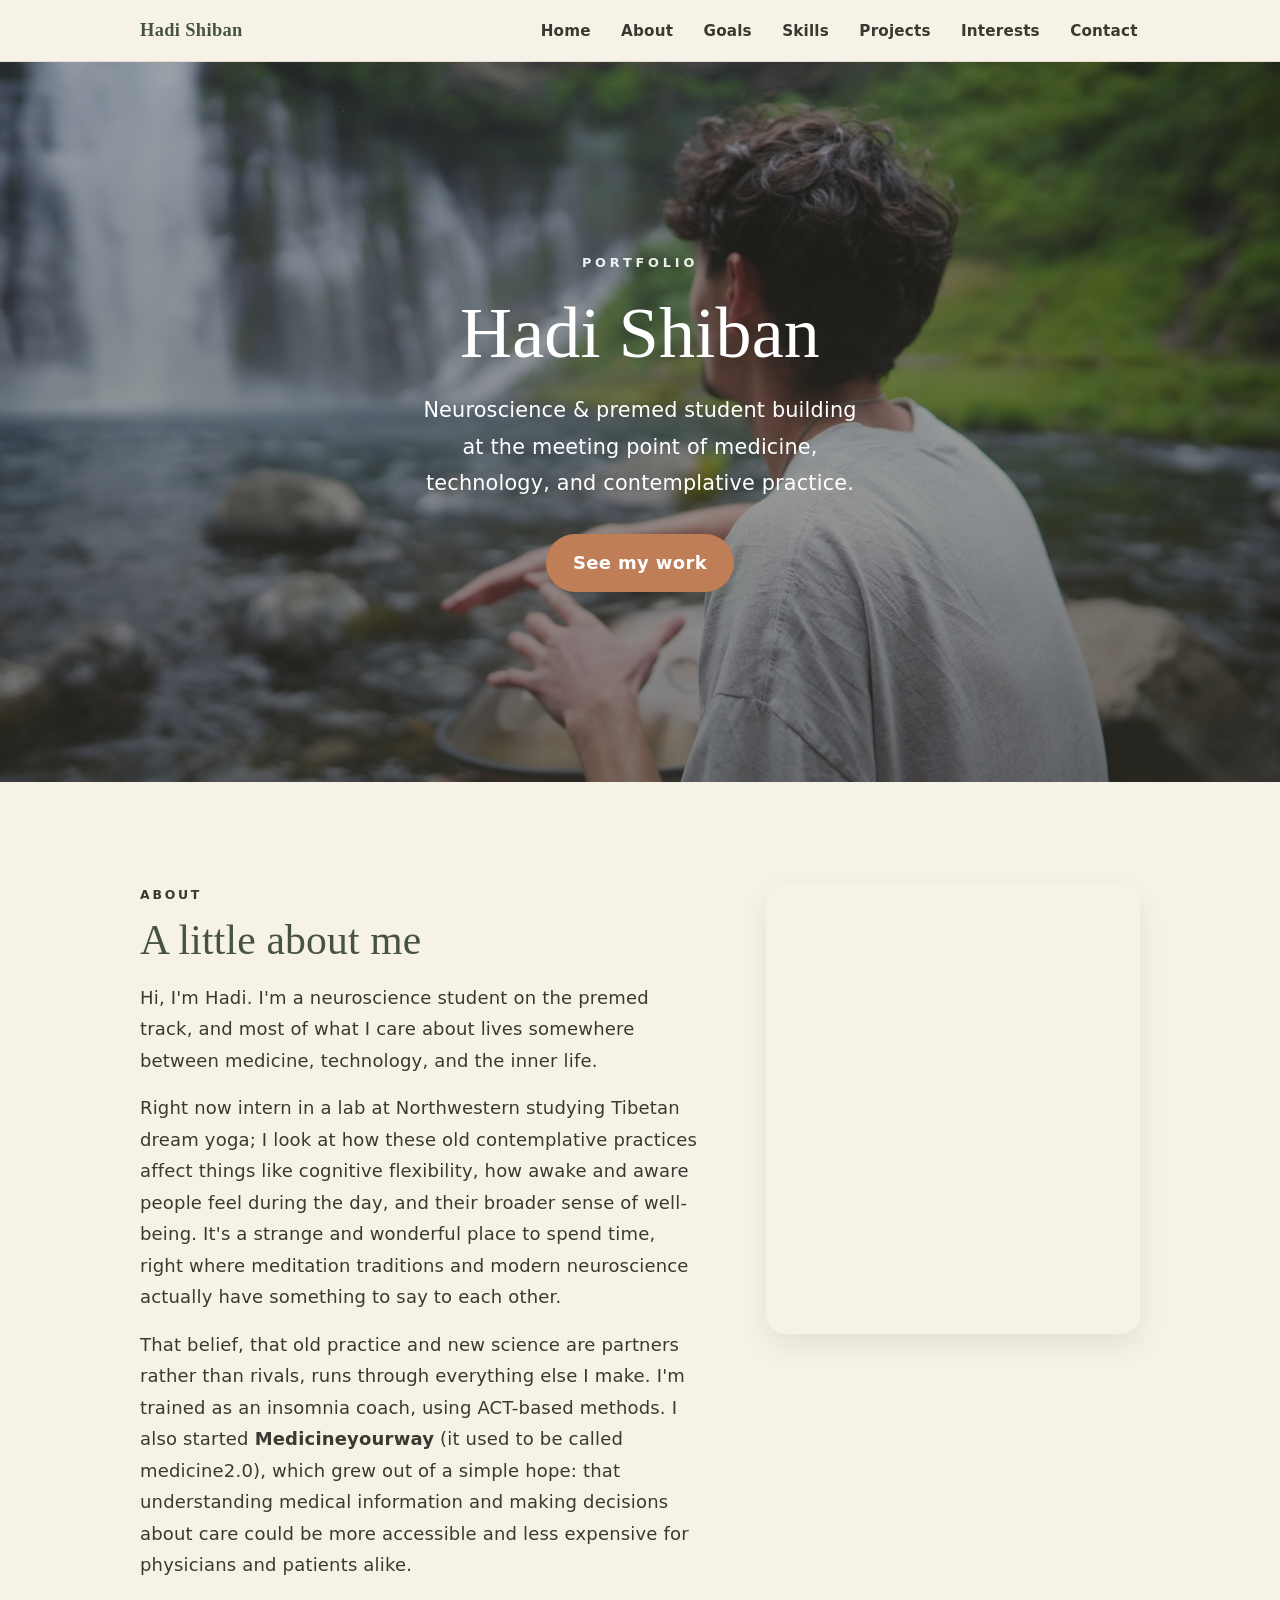
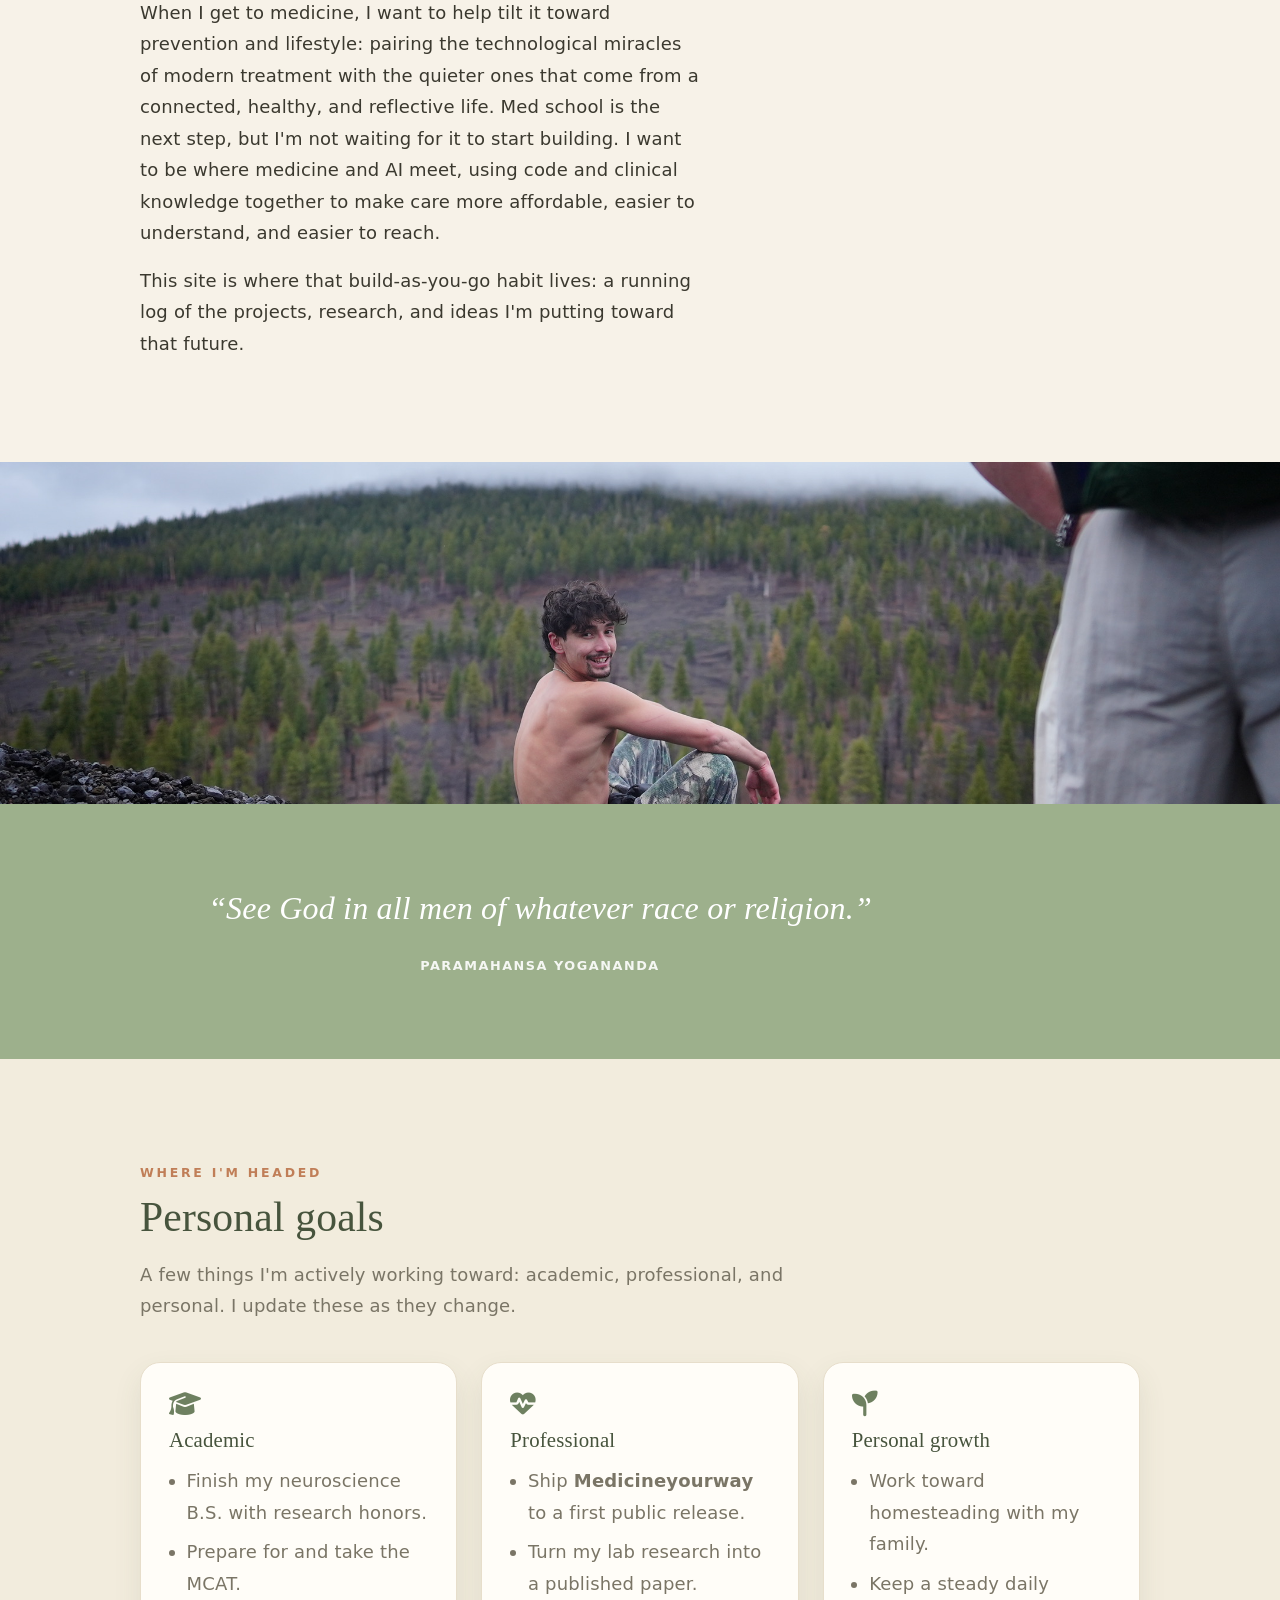
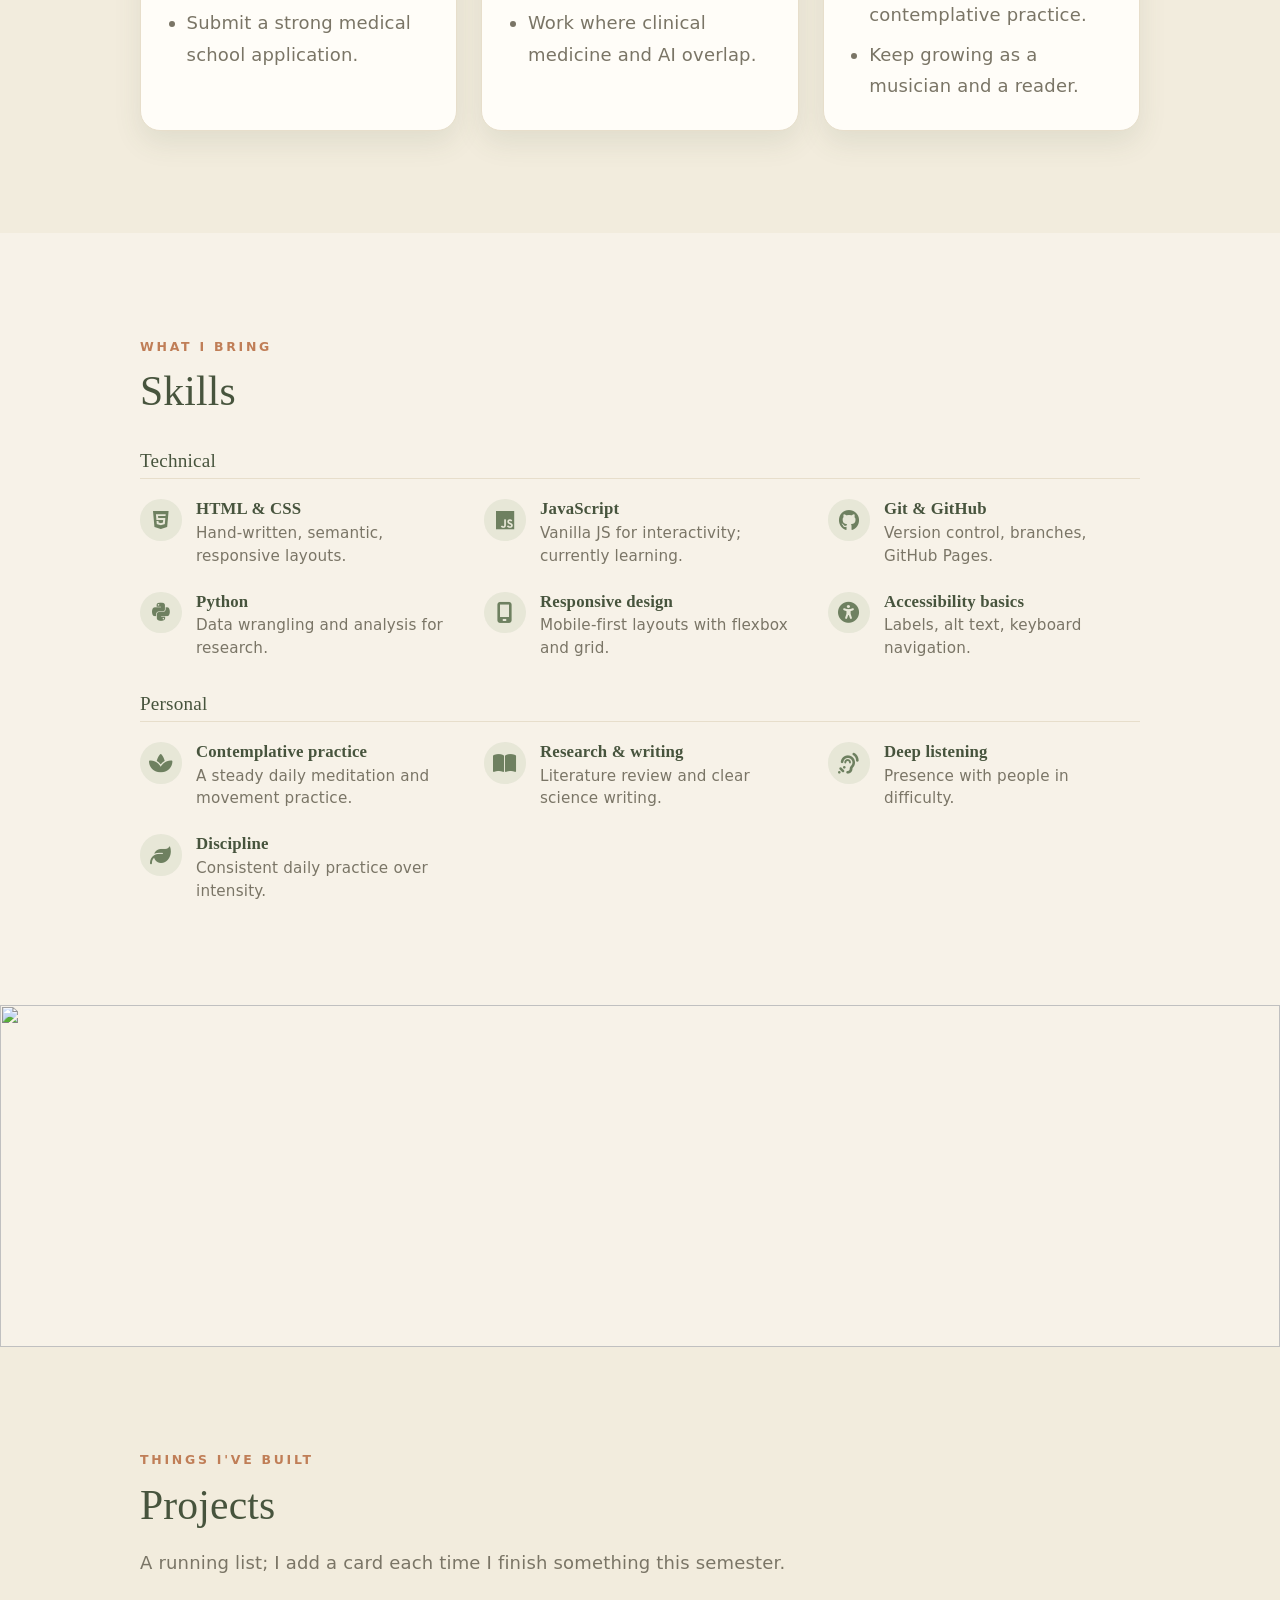
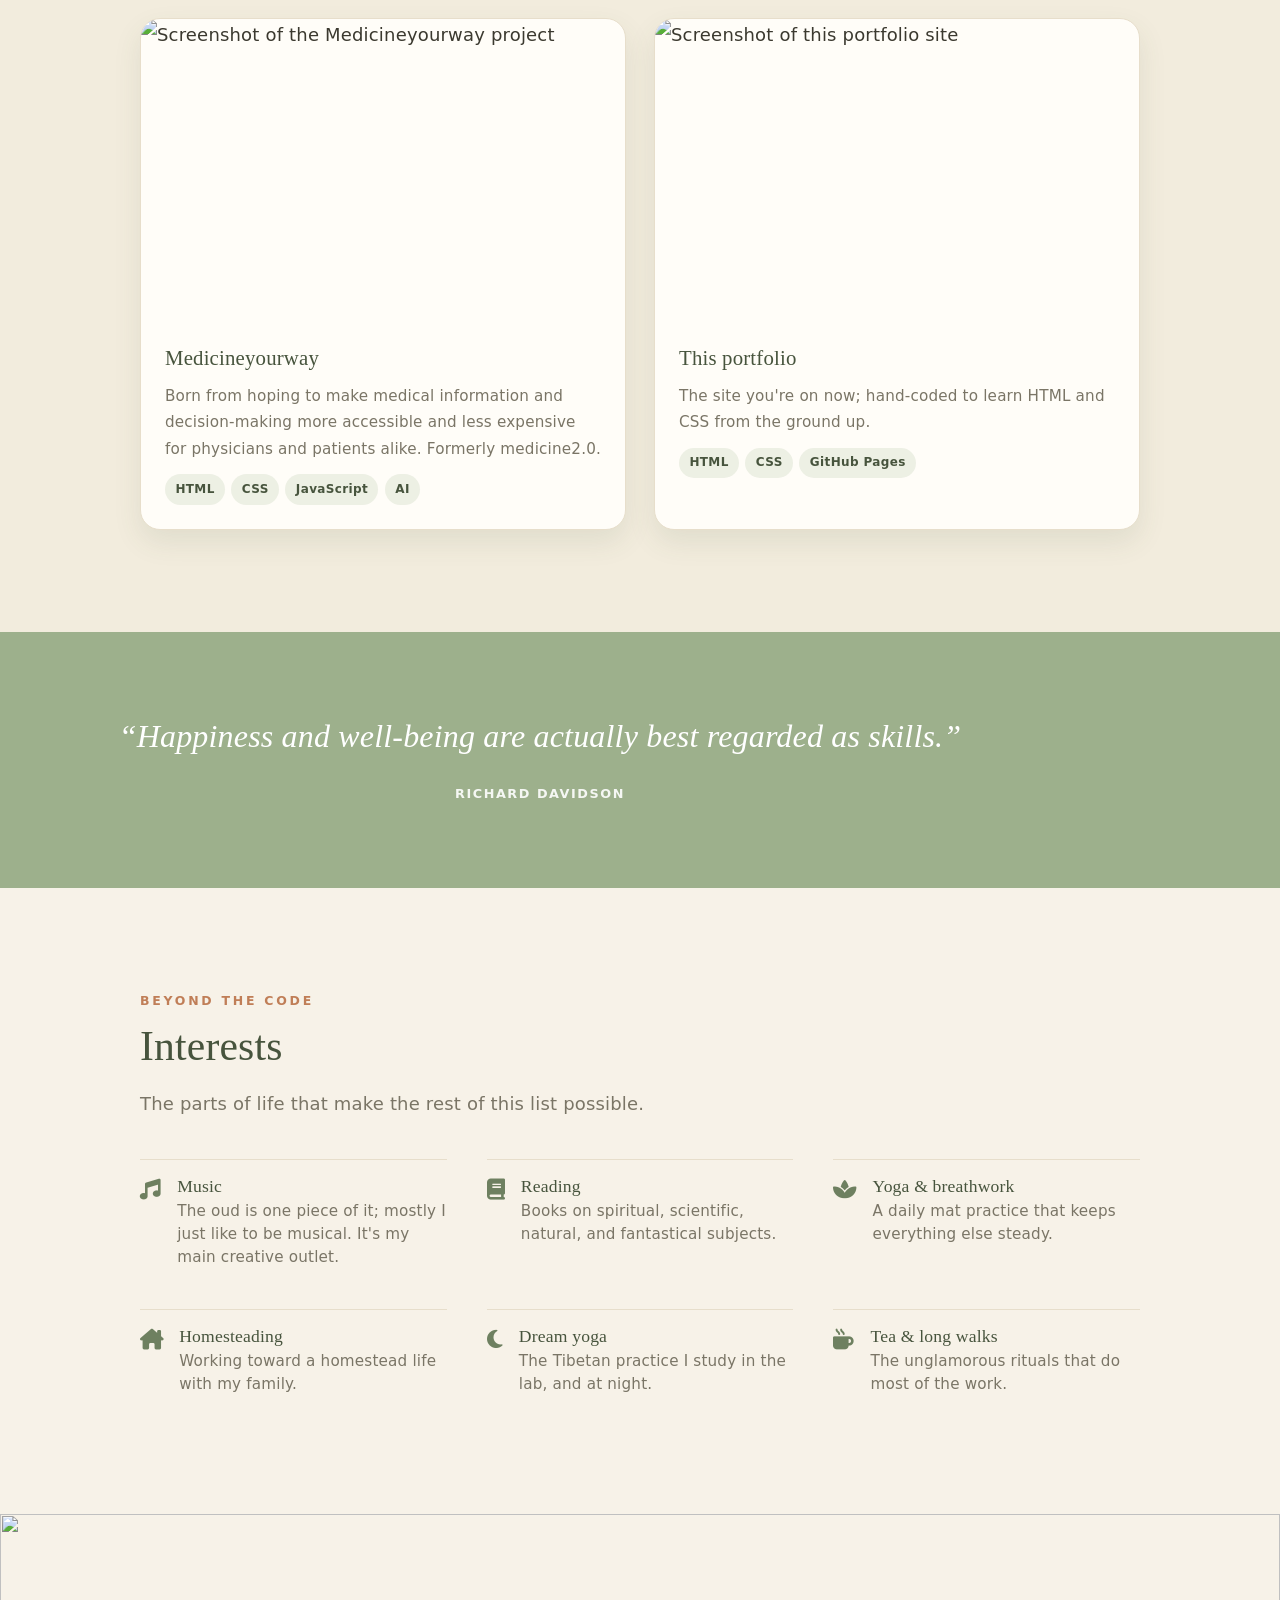
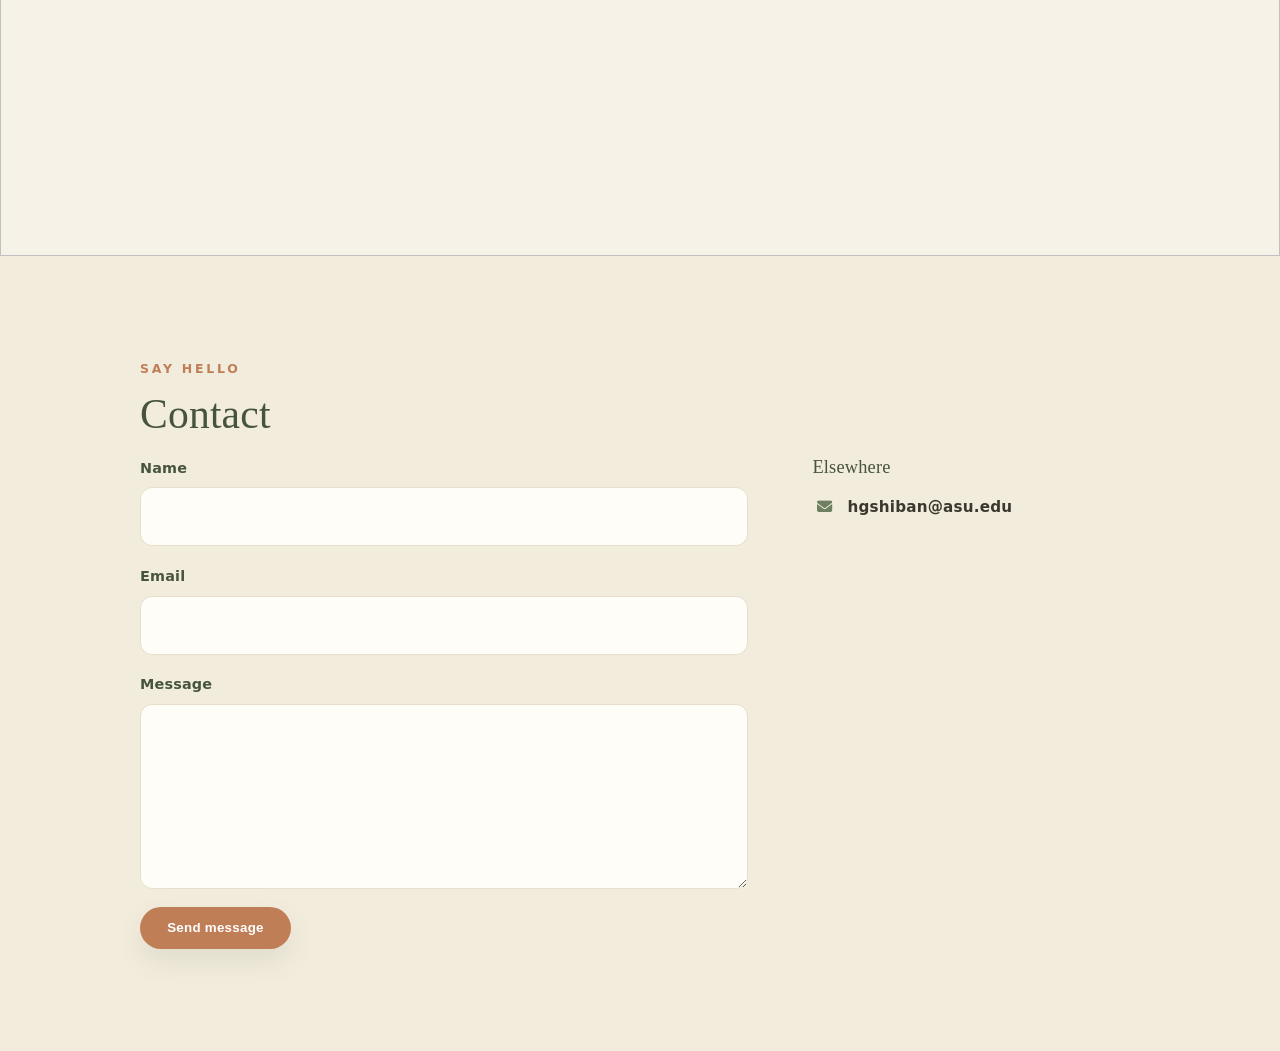
==== commit 4b23e198: "Update image source paths in index.html" ====
--- a/index.html
+++ b/index.html
@@ -189,12 +189,12 @@
           <div class="slideshow">
             <img
               class="slideshow__img"
-              src="public/images/Portrait_1.jpeg"
+              src="Portrait_1.jpeg"
               alt="Hadi Shiban"
             />
             <img
               class="slideshow__img"
-              src="public/images/Portrait_2.jpeg"
+              src="Portrait_2.jpeg"
               alt="Hadi Shiban"
             />
           </div>
@@ -209,7 +209,7 @@
       ======================================================================
     -->
     <figure class="image-band">
-      <img src="public/images/Horizontal_placeholder_2.jpeg" alt="" />
+      <img src="Horizontal_placeholder_2.jpeg" alt="" />
     </figure>
 
     <!--
